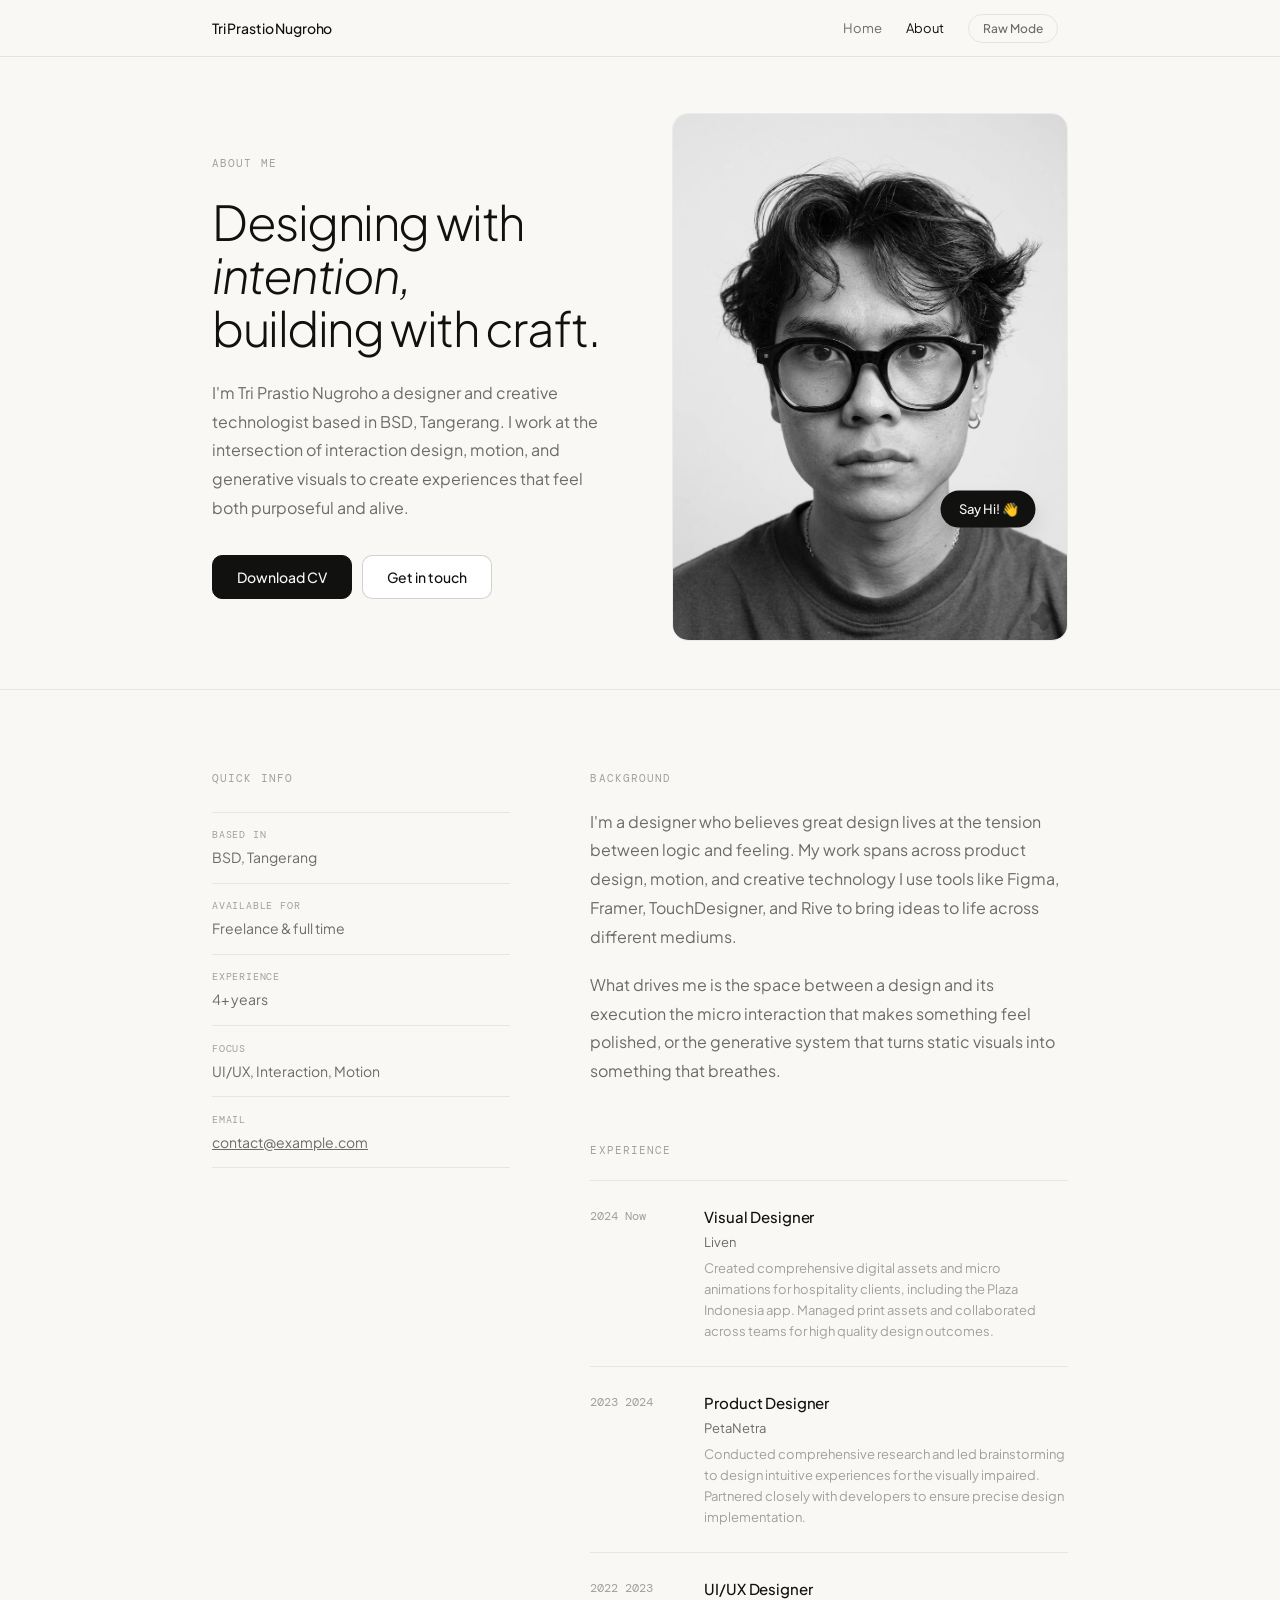
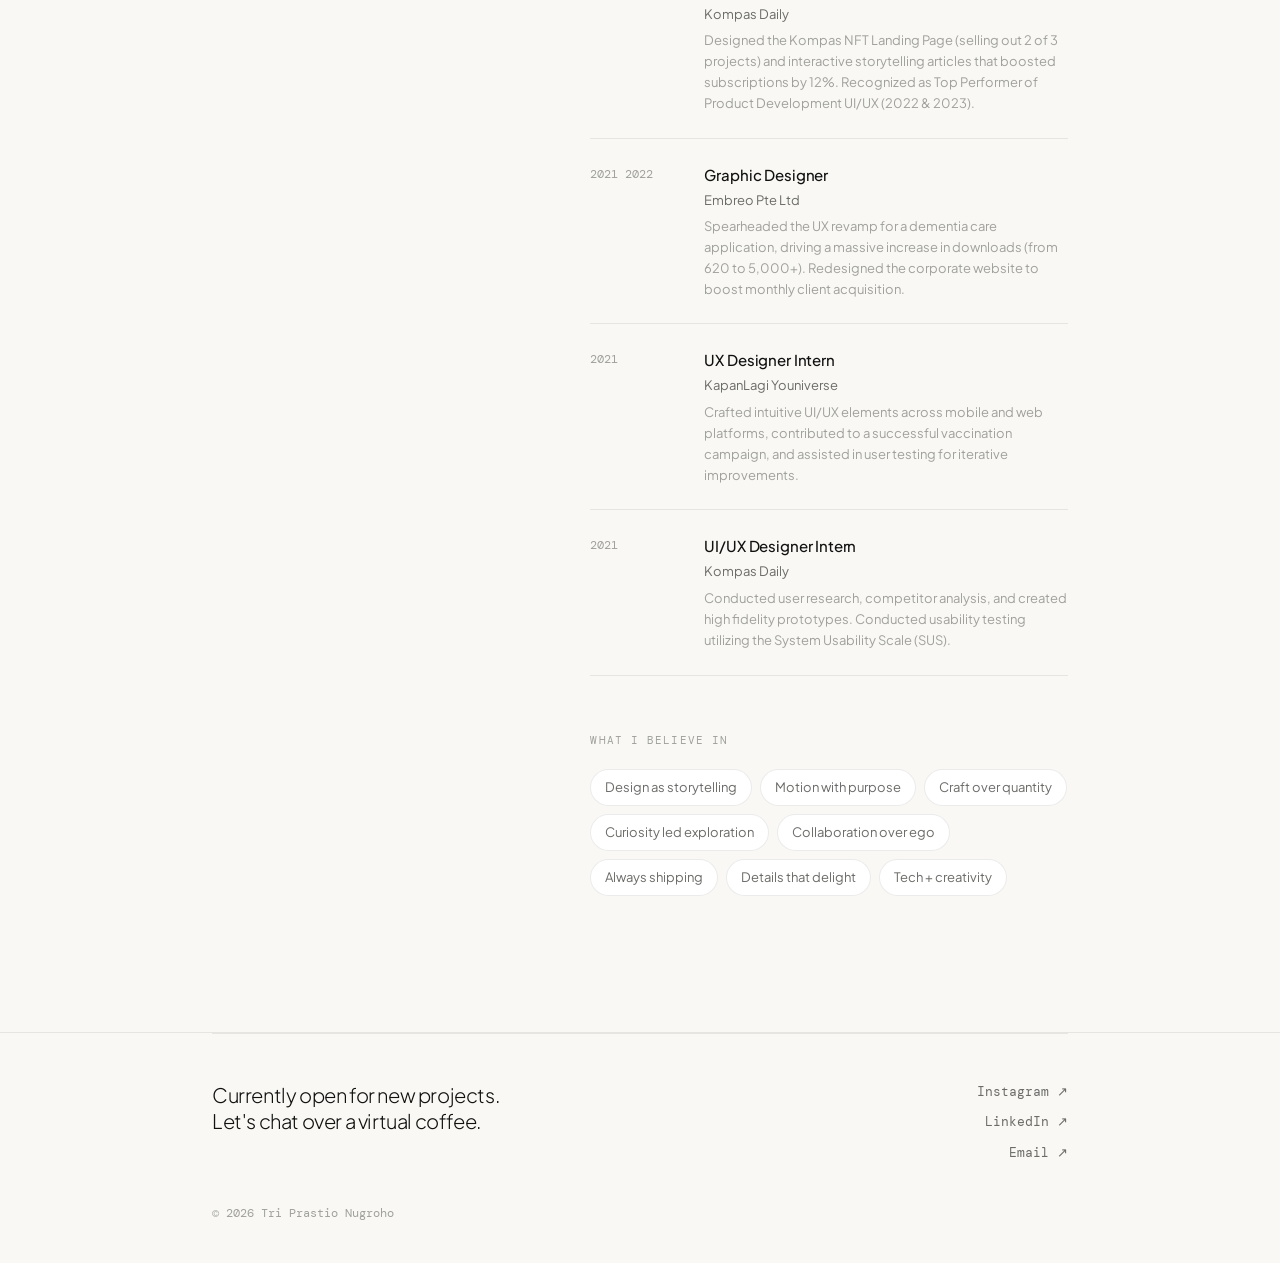
==== about.html @ fbf7d4a0 "Add files via upload" ====
<!DOCTYPE html>
<html lang="en">
<head>
  <meta charset="UTF-8" />
  <meta name="viewport" content="width=device-width, initial-scale=1.0" />
  <title>About Tri Prastio Nugroho</title>
  
  <link rel="icon" type="image/png" href="logo.png" />
  
  <link rel="preconnect" href="https://fonts.googleapis.com" />
  <link href="https://fonts.googleapis.com/css2?family=Plus+Jakarta+Sans:ital,wght@0,300;0,400;0,500;0,600;1,300;1,400&family=DM+Mono:wght@400;500&display=swap" rel="stylesheet" />
  <link rel="stylesheet" href="style.css" />
  <script>
    if (sessionStorage.getItem('visitedBefore')) {
      document.documentElement.classList.add('preloader-skipped');
    }
  </script>

  <meta name="title" content="Tri Prastio Nugroho Designer & Creative Technologist">
  <meta name="description" content="I work at the intersection of interaction design, motion, and generative visuals. Based in BSD, Tangerang.">
  <meta property="og:type" content="website">
  <meta property="og:url" content="https://heytio.vercel.app/">
  <meta property="og:title" content="Tri Prastio Nugroho Designer & Creative Technologist">
  <meta property="og:description" content="I work at the intersection of interaction design, motion, and generative visuals. Based in BSD, Tangerang.">
  <meta property="og:image" content="https://heytio.vercel.app/thumbnail_1.jpg"> 
  <meta property="twitter:card" content="summary_large_image">
  <meta property="twitter:url" content="https://heytio.vercel.app/">
  <meta property="twitter:title" content="Tri Prastio Nugroho Designer & Creative Technologist">
  <meta property="twitter:description" content="I work at the intersection of interaction design, motion, and generative visuals.">
  <meta property="twitter:image" content="https://heytio.vercel.app/thumbnail_1.jpg">
</head>
<body>

<div id="scrollProgressBar" class="scroll-progress-bar"></div>

<div id="generative-preloader" class="preloader">
  <div class="preloader-content">
    <div class="preloader-text" id="preloader-text"></div>
    <div class="preloader-progress">
      <div class="preloader-bar" id="preloader-bar"></div>
    </div>
  </div>
</div>

<nav>
  <div class="nav-inner">
    <a href="index.html" class="nav-logo">
      <span class="nav-logo-name">Tri Prastio Nugroho</span>
    </a>
    <div class="nav-right">
      <div class="nav-links">
        <a href="index.html" class="magnetic">Home</a>
        <a href="about.html" class="magnetic active">About</a>
      </div>
      <button id="themeToggle" class="btn magnetic theme-toggle-btn">Raw Mode</button>
      <a href="https://drive.google.com/uc?export=download&id=1hGrVFO_qDe0kicB7vvzRSfa76KJ-wdGf" class="mobile-cta" id="mobileCta" target="_blank">Download CV</a>
      <button class="hamburger" id="hamburger" aria-label="Toggle menu">
        <span></span><span></span><span></span>
      </button>
    </div>
  </div>
  <div class="mobile-menu" id="mobileMenu">
    <a href="index.html">Home</a>
    <a href="about.html">About</a>
    <a href="#" id="themeToggleMobile">Toggle Raw Mode</a>
  </div>
</nav>

<div class="container">
  <div class="about-hero">
    <div class="about-hero-text">
      <div class="about-label">About me</div>
      <h1>Designing with <em>intention,</em><br>building with craft.</h1>
      <p class="about-hero-bio">
        I'm Tri Prastio Nugroho a designer and creative technologist based in BSD, Tangerang. I work at the intersection of interaction design, motion, and generative visuals to create experiences that feel both purposeful and alive.
      </p>
      <div class="about-hero-actions">
        <a href="https://drive.google.com/uc?export=download&id=1hGrVFO_qDe0kicB7vvzRSfa76KJ-wdGf" class="btn btn-primary magnetic" target="_blank">Download CV</a>
        <a href="mailto:contact@example.com" class="btn magnetic">Get in touch</a>
      </div>
    </div>
    
    <div class="about-hero-photo magnetic" id="profilePhotoWrap">
      <div class="ascii-effect" id="asciiEffect"></div> 
      <img src="photo-about.png" alt="Tri Prastio Nugroho Profile Photo">
      <div class="photo-bubble" id="photoBubble">Say Hi! 👋</div>
    </div>
    
  </div>
</div>

<hr>

<div class="container">
  <div class="about-body">
    <div class="about-body-grid">

      <div class="about-sidebar">
        <div class="sidebar-label">Quick info</div>
        <div class="sidebar-list">
          <div class="sidebar-item">
            <div class="sidebar-item-label">Based in</div>
            <div class="sidebar-item-value">BSD, Tangerang</div>
          </div>
          <div class="sidebar-item">
            <div class="sidebar-item-label">Available for</div>
            <div class="sidebar-item-value">Freelance &amp; full time</div>
          </div>
          <div class="sidebar-item">
            <div class="sidebar-item-label">Experience</div>
            <div class="sidebar-item-value">4+ years</div>
          </div>
          <div class="sidebar-item">
            <div class="sidebar-item-label">Focus</div>
            <div class="sidebar-item-value">UI/UX, Interaction, Motion</div>
          </div>
          <div class="sidebar-item">
            <div class="sidebar-item-label">Email</div>
            <div class="sidebar-item-value"><a href="mailto:contact@example.com" style="color:inherit;">contact@example.com</a></div>
          </div>
        </div>
      </div>

      <div class="about-main">

        <div class="about-section">
          <div class="about-section-label">Background</div>
          <p>I'm a designer who believes great design lives at the tension between logic and feeling. My work spans across product design, motion, and creative technology I use tools like Figma, Framer, TouchDesigner, and Rive to bring ideas to life across different mediums.</p>
          <p>What drives me is the space between a design and its execution the micro interaction that makes something feel polished, or the generative system that turns static visuals into something that breathes.</p>
        </div>

        <div class="about-section">
          <div class="about-section-label">Experience</div>
          <div class="exp-list">
            
            <div class="exp-item">
              <div class="exp-year">2024 Now</div>
              <div class="exp-detail">
                <div class="exp-role">Visual Designer</div>
                <div class="exp-company">Liven</div>
                <div class="exp-desc">Created comprehensive digital assets and micro animations for hospitality clients, including the Plaza Indonesia app. Managed print assets and collaborated across teams for high quality design outcomes.</div>
              </div>
            </div>

            <div class="exp-item">
              <div class="exp-year">2023 2024</div>
              <div class="exp-detail">
                <div class="exp-role">Product Designer</div>
                <div class="exp-company">PetaNetra</div>
                <div class="exp-desc">Conducted comprehensive research and led brainstorming to design intuitive experiences for the visually impaired. Partnered closely with developers to ensure precise design implementation.</div>
              </div>
            </div>

            <div class="exp-item">
              <div class="exp-year">2022 2023</div>
              <div class="exp-detail">
                <div class="exp-role">UI/UX Designer</div>
                <div class="exp-company">Kompas Daily</div>
                <div class="exp-desc">Designed the Kompas NFT Landing Page (selling out 2 of 3 projects) and interactive storytelling articles that boosted subscriptions by 12%. Recognized as Top Performer of Product Development UI/UX (2022 & 2023).</div>
              </div>
            </div>

            <div class="exp-item">
              <div class="exp-year">2021 2022</div>
              <div class="exp-detail">
                <div class="exp-role">Graphic Designer</div>
                <div class="exp-company">Embreo Pte Ltd</div>
                <div class="exp-desc">Spearheaded the UX revamp for a dementia care application, driving a massive increase in downloads (from 620 to 5,000+). Redesigned the corporate website to boost monthly client acquisition.</div>
              </div>
            </div>

            <div class="exp-item">
              <div class="exp-year">2021</div>
              <div class="exp-detail">
                <div class="exp-role">UX Designer Intern</div>
                <div class="exp-company">KapanLagi Youniverse</div>
                <div class="exp-desc">Crafted intuitive UI/UX elements across mobile and web platforms, contributed to a successful vaccination campaign, and assisted in user testing for iterative improvements.</div>
              </div>
            </div>

            <div class="exp-item">
              <div class="exp-year">2021</div>
              <div class="exp-detail">
                <div class="exp-role">UI/UX Designer Intern</div>
                <div class="exp-company">Kompas Daily</div>
                <div class="exp-desc">Conducted user research, competitor analysis, and created high fidelity prototypes. Conducted usability testing utilizing the System Usability Scale (SUS).</div>
              </div>
            </div>

          </div>
        </div>

        <div class="about-section">
          <div class="about-section-label">What I believe in</div>
          <div class="values-wrap">
            <span class="value-pill">Design as storytelling</span>
            <span class="value-pill">Motion with purpose</span>
            <span class="value-pill">Craft over quantity</span>
            <span class="value-pill">Curiosity led exploration</span>
            <span class="value-pill">Collaboration over ego</span>
            <span class="value-pill">Always shipping</span>
            <span class="value-pill">Details that delight</span>
            <span class="value-pill">Tech + creativity</span>
          </div>
        </div>

      </div>
    </div>
  </div>
</div>

<hr>

<div class="container">
  <footer>
    <div class="footer-inner">
      <div class="footer-cta">Currently open for new projects. Let's chat over a virtual coffee.</div>
      <div class="footer-links">
        <a href="https://www.instagram.com/prsteow/?hl=en" target="_blank">Instagram ↗</a>
        <a href="https://www.linkedin.com/in/triprastion/" target="_blank">LinkedIn ↗</a>
        <a href="mailto:contact@example.com">Email ↗</a>
      </div>
    </div>
    <div class="footer-copy">© 2026 Tri Prastio Nugroho</div>
  </footer>
</div>

<button class="back-to-top" id="backToTop" aria-label="Back to top">
  <svg width="18" height="18" viewBox="0 0 24 24" fill="none" stroke="currentColor" stroke-width="2" stroke-linecap="round" stroke-linejoin="round">
    <path d="M12 19V5M5 12l7-7 7 7"/>
  </svg>
</button>

<script src="script.js"></script>

</body>
</html>
---- style.css ----
/* style.css */
:root {
  --bg: #f9f8f5; --bg-card: #ffffff; --text: #111110;
  --text-secondary: #6b6b68; --text-tertiary: #a0a09c;
  --border: rgba(0,0,0,0.08); --border-hover: rgba(0,0,0,0.18);
  --nav-bg: rgba(249,248,245,0.88); --green: #3caf70;
  --radius-md: 10px; --radius-lg: 16px;
}

* { box-sizing: border-box; margin: 0; padding: 0; }
html { scroll-behavior: smooth; }
body {
  font-family: 'Plus Jakarta Sans', sans-serif;
  background: var(--bg); color: var(--text);
  line-height: 1.6; -webkit-font-smoothing: antialiased;
  transition: background-color 0.3s ease, color 0.3s ease;
}

/* Hilangkan preloader seketika kalau tanda sudah ada */
.preloader-skipped #generative-preloader {
  display: none !important;
}

/* ===== SCROLL PROGRESS BAR ===== */
.scroll-progress-bar {
  position: fixed;
  top: 0;
  left: 0;
  height: 3px;
  background: var(--text); 
  z-index: 999999; 
  width: 0%;
  transition: width 0.1s ease-out;
}

/* ===== GENERATIVE PRELOADER ===== */
.preloader {
  position: fixed;
  top: 0;
  left: 0;
  width: 100vw;
  height: 100vh;
  background-color: var(--bg);
  color: var(--text);
  z-index: 99999;
  display: flex;
  justify-content: center;
  align-items: center;
  font-family: 'DM Mono', monospace;
  transition: opacity 0.8s cubic-bezier(0.85, 0, 0.15, 1), transform 0.8s cubic-bezier(0.85, 0, 0.15, 1);
}

.preloader.hidden {
  opacity: 0;
  pointer-events: none;
  transform: translateY(-100%);
}

.preloader-content { width: 240px; }

.preloader-text {
  font-size: 14px;
  letter-spacing: 0.1em;
  text-transform: uppercase;
  margin-bottom: 12px;
  min-height: 20px;
}

.preloader-progress {
  width: 100%;
  height: 2px;
  background-color: var(--border);
  position: relative;
  overflow: hidden;
}

.preloader-bar {
  position: absolute;
  top: 0;
  left: 0;
  height: 100%;
  width: 0%;
  background-color: var(--text);
  transition: width 0.1s linear;
}

/* ===== NAVIGATION ===== */
nav { position: sticky; top: 0; z-index: 100; background: var(--nav-bg); backdrop-filter: blur(12px); -webkit-backdrop-filter: blur(12px); border-bottom: 0.5px solid var(--border); transition: background-color 0.3s, border-color 0.3s; }
.nav-inner { max-width: 920px; margin: 0 auto; padding: 0 2rem; height: 56px; display: flex; justify-content: space-between; align-items: center; }
.nav-logo { display: flex; align-items: center; gap: 9px; text-decoration: none; color: var(--text); }
.nav-logo-name { font-size: 14px; font-weight: 500; letter-spacing: -0.01em; }
.nav-right { display: flex; align-items: center; gap: 1.5rem; }
.nav-links { display: flex; align-items: center; gap: 1.5rem; }
.nav-links a { font-size: 13px; color: var(--text-secondary); text-decoration: none; transition: color 0.2s; }
.nav-links a:hover, .nav-links a.active { color: var(--text); }

.mobile-cta { display: none; }

.hamburger { 
  display: none; flex-direction: column; justify-content: center; gap: 5px; 
  width: 32px; height: 32px; background: transparent; border: none; cursor: pointer; padding: 4px;
  -webkit-appearance: none; outline: none; -webkit-tap-highlight-color: transparent; z-index: 101;
}
.hamburger span { 
  display: block; width: 100%; height: 2px; background-color: var(--text); 
  border-radius: 2px; transition: transform 0.25s ease, opacity 0.2s ease; 
}
.hamburger.open span:nth-child(1) { transform: translateY(6.5px) rotate(45deg); }
.hamburger.open span:nth-child(2) { opacity: 0; }
.hamburger.open span:nth-child(3) { transform: translateY(-6.5px) rotate(-45deg); }

.mobile-menu { display: none; flex-direction: column; border-top: 0.5px solid var(--border); background: var(--nav-bg); max-height: 0; overflow: hidden; transition: max-height 0.3s ease; }
.mobile-menu > a { font-size: 14px; color: var(--text-secondary); text-decoration: none; padding: 14px 1.25rem; border-bottom: 0.5px solid var(--border); transition: color 0.2s; }
.mobile-menu > a:hover { color: var(--text); }

/* ===== GLOBAL & BUTTONS ===== */
.container { max-width: 920px; margin: 0 auto; padding: 0 2rem; }
hr { border: none; border-top: 0.5px solid var(--border); }
@keyframes fadeUp { from { opacity: 0; transform: translateY(16px); } to { opacity: 1; transform: translateY(0); } }
section { padding: 5rem 0; }
.section-label { font-size: 11px; font-family: 'DM Mono', monospace; letter-spacing: 0.1em; text-transform: uppercase; color: var(--text-tertiary); margin-bottom: 2.5rem; }

.btn { padding: 10px 24px; border-radius: var(--radius-md); font-size: 14px; font-weight: 500; font-family: 'Plus Jakarta Sans', sans-serif; cursor: pointer; text-decoration: none; display: inline-block; border: 0.5px solid var(--border-hover); color: var(--text); background: var(--bg-card); transition: all 0.2s; }
.btn:hover { transform: translateY(-1px); background: var(--bg); }
.btn-primary { background: var(--text); color: var(--bg); border-color: var(--text); }
.btn-primary:hover { opacity: 0.82; background: var(--text); }

.magnetic {
  display: inline-block;
  transition: transform 0.4s cubic-bezier(0.25, 1, 0.5, 1), color 0.2s, background-color 0.2s, border-color 0.2s;
}
.magnetic:hover {
  transition: transform 0.1s ease-out, color 0.2s, background-color 0.2s, border-color 0.2s;
}

.back-to-top {
  position: fixed; bottom: 30px; right: 30px; width: 46px; height: 46px;
  border-radius: 50%; background: var(--bg-card); border: 0.5px solid var(--border-hover);
  color: var(--text); display: flex; align-items: center; justify-content: center;
  cursor: pointer; z-index: 99; opacity: 0; pointer-events: none;
  transition: all 0.3s ease; box-shadow: 0 4px 12px rgba(0,0,0,0.06);
}
.back-to-top:hover { transform: translateY(-4px); border-color: var(--text); }
.back-to-top.visible { opacity: 1; pointer-events: auto; }

/* ===== HERO LAYOUT (HOME) ===== */
.hero { 
  padding: 4.5rem 0 4rem; 
  animation: fadeUp 0.6s ease both; 
  display: grid;
  grid-template-columns: 1.1fr 0.9fr; 
  gap: 3rem;
  align-items: center;
}
.hero-content { max-width: 500px; }
.hero-tag { display: inline-flex; align-items: center; gap: 8px; font-size: 12px; font-family: 'DM Mono', monospace; color: var(--text-secondary); border: 0.5px solid var(--border); border-radius: 99px; padding: 5px 14px; margin-bottom: 2rem; background: var(--bg-card); transition: background-color 0.3s, border-color 0.3s; }
.dot { width: 7px; height: 7px; border-radius: 50%; background: var(--green); flex-shrink: 0; position: relative; }
.dot::before { content: ''; position: absolute; inset: -4px; border-radius: 50%; background: rgba(60,175,112,0.35); animation: pulse 1.8s ease-out infinite; }
.dot::after { content: ''; position: absolute; inset: -8px; border-radius: 50%; background: rgba(60,175,112,0.15); animation: pulse 1.8s ease-out infinite 0.3s; }
@keyframes pulse { 0% { transform: scale(0.6); opacity: 1; } 100% { transform: scale(2); opacity: 0; } }
h1 { font-size: clamp(2.2rem, 5.5vw, 3.8rem); font-weight: 300; line-height: 1.1; letter-spacing: -0.03em; margin-bottom: 1.5rem; }
h1 em { font-style: italic; }
.hero-bio { font-size: 17px; color: var(--text-secondary); line-height: 1.75; margin-bottom: 2.25rem; }
.hero-actions { display: flex; gap: 12px; flex-wrap: wrap; }

/* ===== POLAROID COLLAGE ===== */
.hero-visuals {
  position: relative;
  height: 480px;
  display: flex;
  justify-content: center;
  align-items: center;
}
.polaroid {
  background: #fff;
  padding: 12px 12px 45px 12px;
  border-radius: 3px;
  box-shadow: 0 15px 35px rgba(0,0,0,0.08), 0 5px 15px rgba(0,0,0,0.04);
  position: absolute;
  transition: transform 0.4s cubic-bezier(0.25, 1, 0.5, 1), background-color 0.3s, border-color 0.3s;
  border: 1px solid rgba(0,0,0,0.04);
}
.polaroid-img {
  width: 210px;
  aspect-ratio: 4/5;
  background: #eee;
  overflow: hidden;
}
.polaroid-img img { width: 100%; height: 100%; object-fit: cover; }
.polaroid-caption {
  font-family: 'Kalam', cursive;
  font-size: 17px;
  color: #555;
  text-align: center;
  position: absolute;
  bottom: 12px;
  left: 0;
  width: 100%;
  transition: color 0.3s;
}

.card-1 { transform: rotate(-7deg) translateX(-45px) translateY(-20px); z-index: 1; }
.card-2 { transform: rotate(5deg) translateX(45px) translateY(30px); z-index: 2; }
.card-1:hover { transform: rotate(-4deg) translateX(-45px) translateY(-30px) scale(1.05); z-index: 3; }
.card-2:hover { transform: rotate(2deg) translateX(45px) translateY(20px) scale(1.05); z-index: 4; }

/* ===== DEKORASI TEKS & PANAH ===== */
.hw-float {
  font-family: 'Kalam', cursive;
  font-size: 16px;
  color: #555;
  position: absolute;
  line-height: 1.3;
  z-index: 10;
  pointer-events: none;
  white-space: nowrap; 
  transition: color 0.3s;
}
.hw-top-left { top: -25px; left: -80px; transform: rotate(-4deg); }
.hw-bottom-right { bottom: 10px; right: -70px; transform: rotate(4deg); }
.arrow-svg { position: absolute; color: #555; transition: color 0.3s; }
.arrow-1 { bottom: -45px; right: 20px; }
.arrow-2 { top: -45px; left: 50px; }

/* ===== HERO (ABOUT) & EFFECTS ===== */
.about-hero { padding: 3.5rem 0 3rem; display: grid; grid-template-columns: 1fr 1fr; gap: 4rem; align-items: center; animation: fadeUp 0.5s ease both; }
.about-label { font-size: 11px; font-family: 'DM Mono', monospace; letter-spacing: 0.1em; text-transform: uppercase; color: var(--text-tertiary); margin-bottom: 1.5rem; }
.about-hero h1 { font-size: clamp(2rem, 4vw, 3rem); margin-bottom: 1.5rem; }
.about-hero-bio { font-size: 16px; color: var(--text-secondary); line-height: 1.8; margin-bottom: 2rem; }
.about-hero-actions { display: flex; gap: 10px; flex-wrap: wrap; }

#profilePhotoWrap { aspect-ratio: 3/4; border-radius: var(--radius-lg); overflow: hidden; border: 0.5px solid var(--border); background: var(--bg-card); animation: fadeUp 0.5s ease 0.1s both; position: relative; }
#profilePhotoWrap:hover { cursor: none; }

.photo-bubble { position: absolute; top: 75%; left: 80%; background: var(--text); color: var(--bg); padding: 8px 18px; border-radius: 99px; font-size: 13px; font-weight: 500; pointer-events: none; opacity: 0; transform: translate(-50%, -50%) scale(0); animation: bubblePop 0.6s cubic-bezier(0.34, 1.56, 0.64, 1) 1.2s forwards; z-index: 10; white-space: nowrap; box-shadow: 0 10px 20px rgba(0,0,0,0.1); transition: top 0.15s ease-out, left 0.15s ease-out, transform 0.2s; }
@keyframes bubblePop { 0% { opacity: 0; transform: translate(-50%, -50%) scale(0); } 100% { opacity: 1; transform: translate(-50%, -50%) scale(1); } }

/* ===== ASCII GENERATIVE EFFECT ===== */
.ascii-effect {
  position: absolute;
  inset: 0;
  z-index: 3; /* UBAH INI: Pastikan z-index 3 supaya ada DI DEPAN foto */
  pointer-events: none;
  overflow: hidden;
  color: var(--text-secondary); /* Pakai warna yang kontras */
  opacity: 0.6; /* Supaya nggak terlalu nutupin muka */
}

.about-hero-photo img {
  position: relative;
  z-index: 2; /* Foto sekarang posisinya di belakang efek ASCII */
  width: 100%; height: 100%; object-fit: cover; display: block; filter: grayscale(100%); transition: filter 0.5s ease, transform 0.5s ease;
}

#profilePhotoWrap:hover img { filter: grayscale(0%); transform: scale(1.05); }

/* Vibe Matrix/Terminal pas masuk Raw Mode */
body.raw-mode .ascii-effect {
  color: var(--green); 
  mix-blend-mode: screen; /* Bikin efek nyalanya makin pop-up di layar gelap */
  opacity: 0.85;
}

.ascii-char {
  position: absolute;
  font-family: 'DM Mono', monospace;
  font-weight: 500;
  line-height: 1;
  opacity: 0;
  animation: asciiFlicker 3s infinite;
}

@keyframes asciiFlicker {
  0%, 100% { opacity: 0; transform: scale(0.8); }
  40% { opacity: 0.5; transform: scale(1); }
  42% { opacity: 0; }
  44% { opacity: 0.8; }
  80% { opacity: 0.3; }
}

/* ===== ABOUT BODY ===== */
.about-body { padding: 5rem 0; }
.about-body-grid { display: grid; grid-template-columns: 1fr 1.6fr; gap: 5rem; }
.sidebar-label { font-size: 11px; font-family: 'DM Mono', monospace; letter-spacing: 0.1em; text-transform: uppercase; color: var(--text-tertiary); margin-bottom: 1.5rem; }
.sidebar-list { display: flex; flex-direction: column; gap: 0; }
.sidebar-item { padding: 0.9rem 0; border-bottom: 0.5px solid var(--border); }
.sidebar-item:first-child { border-top: 0.5px solid var(--border); }
.sidebar-item-label { font-size: 10px; font-family: 'DM Mono', monospace; letter-spacing: 0.08em; text-transform: uppercase; color: var(--text-tertiary); margin-bottom: 3px; }
.sidebar-item-value { font-size: 14px; color: var(--text-secondary); }
.about-section { margin-bottom: 3.5rem; }
.about-section-label { font-size: 11px; font-family: 'DM Mono', monospace; letter-spacing: 0.1em; text-transform: uppercase; color: var(--text-tertiary); margin-bottom: 1.25rem; }
.about-section p { font-size: 16px; color: var(--text-secondary); line-height: 1.8; margin-bottom: 1.2rem; }
.exp-list { display: flex; flex-direction: column; gap: 0; }
.exp-item { display: grid; grid-template-columns: 90px 1fr; gap: 1.5rem; padding: 1.5rem 0; border-bottom: 0.5px solid var(--border); }
.exp-item:first-child { border-top: 0.5px solid var(--border); }
.exp-year { font-size: 12px; font-family: 'DM Mono', monospace; color: var(--text-tertiary); padding-top: 2px; }
.exp-role { font-size: 15px; font-weight: 500; letter-spacing: -0.01em; margin-bottom: 3px; }
.exp-company { font-size: 13px; color: var(--text-secondary); margin-bottom: 6px; }
.exp-desc { font-size: 13px; color: var(--text-tertiary); line-height: 1.6; }
.values-wrap { display: flex; flex-wrap: wrap; gap: 8px; }
.value-pill { padding: 7px 14px; border-radius: 99px; border: 0.5px solid var(--border); background: var(--bg-card); font-size: 13px; color: var(--text-secondary); transition: border-color 0.2s, color 0.2s, background-color 0.3s; }
.value-pill:hover { border-color: var(--border-hover); color: var(--text); }

/* ===== PROJECTS ===== */
.project-filters { display: flex; gap: 12px; margin-bottom: 2.5rem; flex-wrap: wrap; }
.filter-btn { padding: 6px 16px; font-size: 13px; font-family: 'DM Mono', monospace; background: transparent; border: 1px solid var(--border); color: var(--text-secondary); border-radius: 99px; cursor: pointer; transition: all 0.3s ease; }
.filter-btn:hover { border-color: var(--text); color: var(--text); }
.filter-btn.active { background: var(--text); color: var(--bg); border-color: var(--text); }

.projects-grid { 
  display: grid; 
  grid-template-columns: repeat(2, 1fr); 
  gap: 3.5rem 2.5rem; 
}

.project-card { 
  display: flex; 
  flex-direction: column; 
  text-decoration: none; 
  color: inherit; 
  cursor: pointer; 
}

.project-card.hide { display: none; }

.project-card-img { 
  width: 100%; 
  aspect-ratio: 4/3; 
  background: var(--border); 
  border-radius: var(--radius-lg); 
  overflow: hidden; 
  margin-bottom: 1.25rem; 
  border: 1px solid var(--border); 
}

.project-card-img img, .project-card-img video { 
  width: 100%; 
  height: 100%; 
  object-fit: cover; 
  display: block; 
  transition: transform 0.5s cubic-bezier(0.25, 1, 0.5, 1); 
}

.project-card:hover .project-card-img img,
.project-card:hover .project-card-img video { 
  transform: scale(1.03); 
}

.project-card-info { 
  display: flex; 
  flex-direction: column; 
}

.project-card-header { 
  display: flex; 
  justify-content: space-between; 
  align-items: baseline; 
  margin-bottom: 0.5rem; 
  gap: 1rem;
}

.project-card-title { 
  font-size: 15px; 
  font-weight: 600; 
  text-transform: uppercase; 
  letter-spacing: 0.02em; 
  color: var(--text);
  margin: 0;
}

.project-card-title em { 
  font-style: italic; 
  font-weight: 400; 
}

.project-card-year { 
  font-size: 13px; 
  font-family: 'DM Mono', monospace; 
  color: var(--text-tertiary); 
}

.project-card-desc { 
  font-size: 14px; 
  color: var(--text-secondary); 
  line-height: 1.6; 
  display: -webkit-box;
  -webkit-line-clamp: 2;
  -webkit-box-orient: vertical;
  overflow: hidden;
}

/* ===== PROJECT OVERLAY ===== */
.project-overlay { position: fixed; inset: 0; z-index: 200; background: var(--bg); overflow-y: auto; opacity: 0; pointer-events: none; transition: opacity 0.35s ease, background-color 0.3s; }
.project-overlay.active { opacity: 1; pointer-events: all; }
.overlay-nav { position: sticky; top: 0; z-index: 10; background: var(--nav-bg); backdrop-filter: blur(12px); border-bottom: 0.5px solid var(--border); padding: 0 2rem; height: 56px; display: flex; align-items: center; justify-content: space-between; max-width: 100%; transition: background-color 0.3s, border-color 0.3s; }
.overlay-close { display: flex; align-items: center; gap: 8px; font-size: 13px; font-family: 'DM Mono', monospace; color: var(--text-secondary); cursor: pointer; background: none; border: none; padding: 0; transition: color 0.2s; }
.overlay-close:hover { color: var(--text); }
.overlay-title-nav { font-size: 13px; font-weight: 500; letter-spacing: -0.01em; }
.overlay-content { max-width: 920px; margin: 0 auto; padding: 0 2rem 6rem; }
.overlay-hero { padding: 4rem 0 3rem; }
.overlay-tag { font-size: 10px; font-family: 'DM Mono', monospace; letter-spacing: 0.1em; text-transform: uppercase; color: var(--text-tertiary); margin-bottom: 1rem; }
.overlay-h1 { font-size: clamp(2rem, 5vw, 3.5rem); font-weight: 300; letter-spacing: -0.03em; line-height: 1.1; margin-bottom: 1.25rem; }
.overlay-h1 em { font-style: italic; }
.overlay-sub { font-size: 16px; color: var(--text-secondary); line-height: 1.7; max-width: 560px; }
.overlay-meta { display: flex; gap: 3rem; margin-top: 2.5rem; flex-wrap: wrap; }
.overlay-meta-item label { display: block; font-size: 10px; font-family: 'DM Mono', monospace; letter-spacing: 0.08em; text-transform: uppercase; color: var(--text-tertiary); margin-bottom: 4px; }
.overlay-meta-item span { font-size: 14px; color: var(--text-secondary); }

.overlay-cover { position: relative; width: 100%; aspect-ratio: 16/9; background: var(--bg-card); border-radius: var(--radius-lg); overflow: hidden; margin-bottom: 4rem; border: 0.5px solid var(--border); display: flex; align-items: center; justify-content: center; font-size: 12px; font-family: 'DM Mono', monospace; color: var(--text-tertiary); transition: background-color 0.3s, border-color 0.3s; }
.overlay-cover img, .overlay-cover video { width: 100%; height: 100%; object-fit: cover; transition: filter 0.3s; }

.video-mute-btn {
  position: absolute;
  bottom: 20px;
  right: 20px;
  background: rgba(17, 17, 17, 0.6);
  color: #fff;
  border: 1px solid rgba(255, 255, 255, 0.2);
  padding: 8px 16px;
  border-radius: 99px;
  font-family: 'DM Mono', monospace;
  font-size: 11px;
  text-transform: uppercase;
  letter-spacing: 0.05em;
  cursor: pointer;
  backdrop-filter: blur(8px);
  -webkit-backdrop-filter: blur(8px);
  z-index: 10;
  transition: all 0.2s ease;
}
.video-mute-btn:hover {
  background: rgba(17, 17, 17, 0.9);
  border-color: #fff;
}

.overlay-body { font-size: 16px; color: var(--text-secondary); line-height: 1.8; max-width: 660px; }
.overlay-body p { margin-bottom: 1.5rem; }
.overlay-body h2 { font-size: 20px; font-weight: 400; letter-spacing: -0.02em; color: var(--text); margin-bottom: 1rem; margin-top: 2.5rem; }

/* ===== TOOLS ===== */
.tools-wrap { display: flex; flex-wrap: wrap; gap: 10px; }
.tool-pill { display: flex; align-items: center; gap: 8px; padding: 8px 16px; border-radius: 99px; border: 0.5px solid var(--border); background: var(--bg-card); font-size: 13px; color: var(--text-secondary); transition: border-color 0.2s, color 0.2s, background-color 0.3s; }
.tool-pill:hover { border-color: var(--border-hover); color: var(--text); }
.tool-pill svg, .tool-pill img { width: 16px; height: 16px; flex-shrink: 0; }

/* ===== FAQ ===== */
.faq-section { padding: 5rem 0; }
.faq-layout { display: grid; grid-template-columns: 1fr 2fr; gap: 4rem; align-items: start; }
.faq-heading { font-size: clamp(2rem, 4vw, 2.8rem); font-weight: 300; letter-spacing: -0.03em; line-height: 1.15; position: sticky; top: 80px; }
.faq-heading em { font-style: italic; }
.faq-list { display: flex; flex-direction: column; }
.faq-item { border-top: 0.5px solid var(--border); cursor: pointer; transition: background-color 0.2s, border-color 0.3s; }
.faq-item:last-child { border-bottom: 0.5px solid var(--border); }
.faq-question { display: flex; align-items: center; justify-content: space-between; padding: 1.4rem 0; gap: 1rem; }
.faq-question-text { font-size: 15px; color: var(--text-secondary); transition: color 0.2s; line-height: 1.4; }
.faq-item:hover .faq-question-text { color: var(--text); }
.faq-arrow { width: 32px; height: 32px; flex-shrink: 0; border-radius: 50%; border: 0.5px solid var(--border); display: flex; align-items: center; justify-content: center; color: var(--text-tertiary); transition: transform 0.3s ease, border-color 0.2s, color 0.2s; }
.faq-item.open .faq-arrow { transform: rotate(45deg); border-color: var(--border-hover); color: var(--text); }
.faq-answer { font-size: 14px; color: var(--text-secondary); line-height: 1.75; max-height: 0; overflow: hidden; transition: max-height 0.35s ease, padding 0.25s ease; padding-bottom: 0; }
.faq-item.open .faq-answer { max-height: 300px; padding-bottom: 1.4rem; }

/* ===== FOOTER ===== */
footer { border-top: 0.5px solid var(--border); padding: 3rem 0 2.5rem; transition: border-color 0.3s; }
.footer-inner { display: flex; justify-content: space-between; align-items: flex-start; flex-wrap: wrap; gap: 1.5rem; margin-bottom: 2.5rem; }
.footer-cta { font-size: 20px; font-weight: 300; letter-spacing: -0.02em; max-width: 300px; line-height: 1.3; }
.footer-links { display: flex; flex-direction: column; gap: 10px; align-items: flex-end; }
.footer-links a { font-size: 13px; color: var(--text-secondary); text-decoration: none; font-family: 'DM Mono', monospace; transition: color 0.2s; }
.footer-links a:hover { color: var(--text); }
.footer-copy { font-size: 12px; color: var(--text-tertiary); font-family: 'DM Mono', monospace; }

/* ===== BACKGROUND BLUR (AURORA EFFECT) ===== */
.hero-visuals::before,
.hero-visuals::after {
  content: '';
  position: absolute;
  border-radius: 50%;
  filter: blur(65px); 
  z-index: 0; 
  opacity: 0.5; 
  animation: auroraFloat 8s ease-in-out infinite alternate;
  pointer-events: none; 
  transition: opacity 0.3s, filter 0.3s;
}

.hero-visuals::before { width: 320px; height: 320px; background: #ffc3a0; top: 0%; left: 5%; }
.hero-visuals::after { width: 280px; height: 280px; background: #c3ebd2; bottom: 0%; right: 5%; animation-delay: -4s; }

@keyframes auroraFloat {
  0% { transform: translate(0, 0) scale(1); }
  100% { transform: translate(30px, -30px) scale(1.1); }
}

/* ===== RAW / DARK MODE TWEAKS ===== */
.theme-toggle-btn { padding: 6px 14px; font-size: 12px; background: transparent; border: 1px solid var(--border); color: var(--text-secondary); border-radius: 99px; margin-right: 10px; }
.theme-toggle-btn:hover { border-color: var(--text); color: var(--text); }

body.raw-mode {
  --bg: #111111; 
  --bg-card: #1a1a1a; 
  --text: #f0f0f0;
  --text-secondary: #a3a3a3; 
  --text-tertiary: #5c5c5c;
  --border: rgba(255,255,255,0.15); 
  --border-hover: rgba(255,255,255,0.3);
  --nav-bg: rgba(17,17,17,0.85); 
}

body.raw-mode::after {
  content: "";
  position: fixed;
  top: 0; left: 0;
  width: 100vw; height: 100vh;
  pointer-events: none; 
  z-index: 9999;
  opacity: 0.06; 
  background-image: url("data:image/svg+xml,%3Csvg viewBox='0 0 200 200' xmlns='http://www.w3.org/2000/svg'%3E%3Cfilter id='noiseFilter'%3E%3CfeTurbulence type='fractalNoise' baseFrequency='0.8' numOctaves='3' stitchTiles='stitch'/%3E%3C/filter%3E%3Crect width='100%25' height='100%25' filter='url(%23noiseFilter)'/%3E%3C/svg%3E");
}

body.raw-mode .hero-visuals::before,
body.raw-mode .hero-visuals::after { opacity: 0.15; filter: saturate(200%) blur(70px); }
body.raw-mode .polaroid { background: #222; border-color: #333; }
body.raw-mode .polaroid-caption, body.raw-mode .hw-float, body.raw-mode .arrow-svg { color: #ccc; }
body.raw-mode img, body.raw-mode video { filter: grayscale(20%) contrast(110%); }

/* ===== RESPONSIVE ===== */
@media (max-width: 820px) {
  .hero { padding: 4rem 0 3rem; display: block; text-align: left; }
  .hero-content { max-width: 100%; margin: 0; }
  .hero-tag { margin: 0 0 1.5rem 0; }
  .hero-actions { justify-content: flex-start; }
  .hero-visuals { display: none !important; }
}

@media (max-width: 680px) {
  .nav-inner { padding: 0 1.25rem; }
  .nav-links { display: none; }
  .theme-toggle-btn { display: none; }
  .nav-right { gap: 12px; }
  
  .mobile-cta { 
    display: flex; align-items: center; justify-content: center;
    padding: 7px 14px; font-size: 12px; font-weight: 500; font-family: 'Plus Jakarta Sans', sans-serif;
    border-radius: 99px; background: var(--text); color: var(--bg); text-decoration: none;
    opacity: 0; pointer-events: none; transform: translateY(-5px); transition: all 0.3s ease;
  }
  .mobile-cta.visible { opacity: 1; pointer-events: auto; transform: translateY(0); }

  .hamburger { display: flex !important; }
  .mobile-menu { display: flex; }
  .mobile-menu.open { max-height: 450px; }
  
  .container { padding: 0 1.25rem; }
  
  .hero { padding: 2.5rem 0 2.5rem; }
  .hero-bio { font-size: 15px; margin-bottom: 1.5rem; }
  .hero-tag { margin: 0 0 2rem 0; }
  
  .about-hero { grid-template-columns: 1fr; padding: 2rem 0 2rem; gap: 2rem; }
  .about-hero h1 { font-size: 1.9rem; }
  .about-hero-bio { font-size: 15px; }
  #profilePhotoWrap { order: -1; } 
  
  .about-body { padding: 3rem 0; }
  .about-body-grid { grid-template-columns: 1fr; gap: 2.5rem; }
  
  .exp-item { grid-template-columns: 70px 1fr; gap: 1rem; }
  .projects-grid { grid-template-columns: 1fr; gap: 3rem; }
  .overlay-nav { padding: 0 1.25rem; }
  
  .overlay-content { padding: 0 1.25rem 4rem; }
  .overlay-meta { gap: 1.25rem; flex-wrap: wrap; }
  .overlay-h1 { font-size: 1.8rem; }
  .faq-layout { grid-template-columns: 1fr; gap: 2rem; }
  .faq-heading { position: static; font-size: 1.8rem; }
  .tools-wrap { gap: 8px; }
  .tool-pill { font-size: 12px; padding: 7px 12px; }
  .footer-links { align-items: flex-start; }
  .footer-inner { flex-direction: column; }
  .back-to-top { bottom: 20px; right: 20px; width: 40px; height: 40px; }
  section { padding: 3.5rem 0; }
}
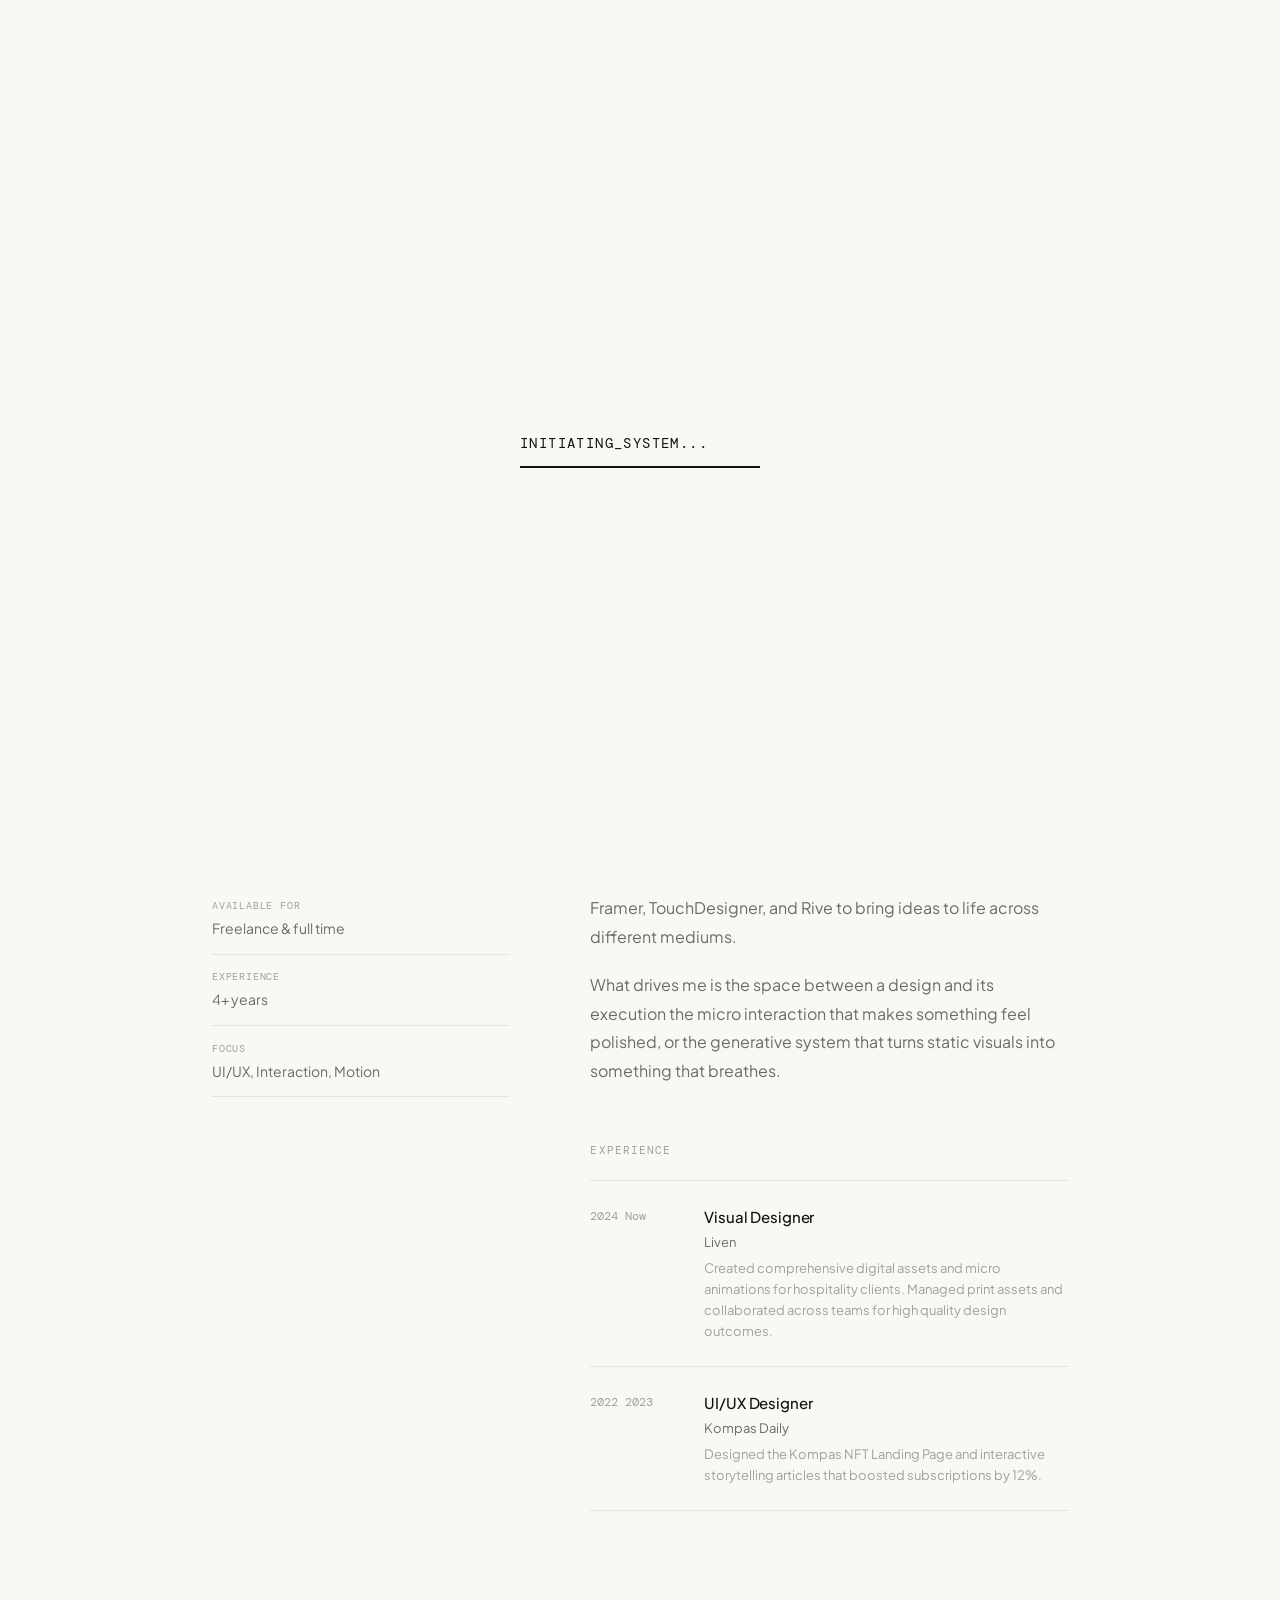
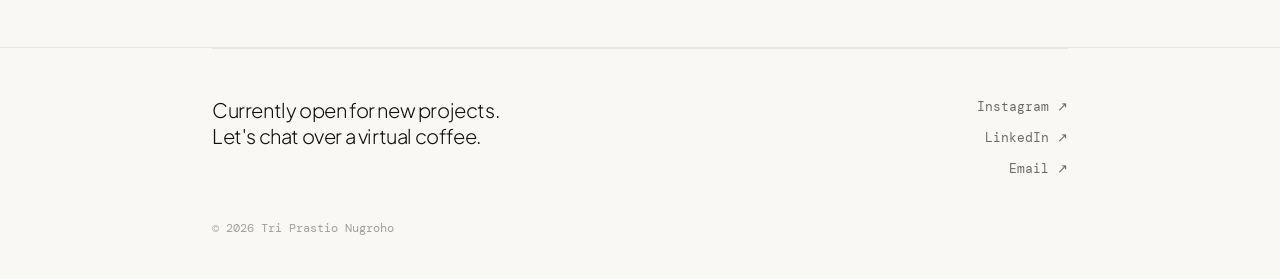
==== commit 1e9c22c7: "Add files via upload" ====
--- a/about.html
+++ b/about.html
@@ -15,19 +15,6 @@
       document.documentElement.classList.add('preloader-skipped');
     }
   </script>
-
-  <meta name="title" content="Tri Prastio Nugroho Designer & Creative Technologist">
-  <meta name="description" content="I work at the intersection of interaction design, motion, and generative visuals. Based in BSD, Tangerang.">
-  <meta property="og:type" content="website">
-  <meta property="og:url" content="https://heytio.vercel.app/">
-  <meta property="og:title" content="Tri Prastio Nugroho Designer & Creative Technologist">
-  <meta property="og:description" content="I work at the intersection of interaction design, motion, and generative visuals. Based in BSD, Tangerang.">
-  <meta property="og:image" content="https://heytio.vercel.app/thumbnail_1.jpg"> 
-  <meta property="twitter:card" content="summary_large_image">
-  <meta property="twitter:url" content="https://heytio.vercel.app/">
-  <meta property="twitter:title" content="Tri Prastio Nugroho Designer & Creative Technologist">
-  <meta property="twitter:description" content="I work at the intersection of interaction design, motion, and generative visuals.">
-  <meta property="twitter:image" content="https://heytio.vercel.app/thumbnail_1.jpg">
 </head>
 <body>
 
@@ -85,7 +72,6 @@
       <img src="photo-about.png" alt="Tri Prastio Nugroho Profile Photo">
       <div class="photo-bubble" id="photoBubble">Say Hi! 👋</div>
     </div>
-    
   </div>
 </div>
 
@@ -94,7 +80,6 @@
 <div class="container">
   <div class="about-body">
     <div class="about-body-grid">
-
       <div class="about-sidebar">
         <div class="sidebar-label">Quick info</div>
         <div class="sidebar-list">
@@ -114,15 +99,10 @@
             <div class="sidebar-item-label">Focus</div>
             <div class="sidebar-item-value">UI/UX, Interaction, Motion</div>
           </div>
-          <div class="sidebar-item">
-            <div class="sidebar-item-label">Email</div>
-            <div class="sidebar-item-value"><a href="mailto:contact@example.com" style="color:inherit;">contact@example.com</a></div>
-          </div>
         </div>
       </div>
 
       <div class="about-main">
-
         <div class="about-section">
           <div class="about-section-label">Background</div>
           <p>I'm a designer who believes great design lives at the tension between logic and feeling. My work spans across product design, motion, and creative technology I use tools like Figma, Framer, TouchDesigner, and Rive to bring ideas to life across different mediums.</p>
@@ -132,78 +112,24 @@
         <div class="about-section">
           <div class="about-section-label">Experience</div>
           <div class="exp-list">
-            
             <div class="exp-item">
               <div class="exp-year">2024 Now</div>
               <div class="exp-detail">
                 <div class="exp-role">Visual Designer</div>
                 <div class="exp-company">Liven</div>
-                <div class="exp-desc">Created comprehensive digital assets and micro animations for hospitality clients, including the Plaza Indonesia app. Managed print assets and collaborated across teams for high quality design outcomes.</div>
+                <div class="exp-desc">Created comprehensive digital assets and micro animations for hospitality clients. Managed print assets and collaborated across teams for high quality design outcomes.</div>
               </div>
             </div>
-
-            <div class="exp-item">
-              <div class="exp-year">2023 2024</div>
-              <div class="exp-detail">
-                <div class="exp-role">Product Designer</div>
-                <div class="exp-company">PetaNetra</div>
-                <div class="exp-desc">Conducted comprehensive research and led brainstorming to design intuitive experiences for the visually impaired. Partnered closely with developers to ensure precise design implementation.</div>
-              </div>
-            </div>
-
             <div class="exp-item">
               <div class="exp-year">2022 2023</div>
               <div class="exp-detail">
                 <div class="exp-role">UI/UX Designer</div>
                 <div class="exp-company">Kompas Daily</div>
-                <div class="exp-desc">Designed the Kompas NFT Landing Page (selling out 2 of 3 projects) and interactive storytelling articles that boosted subscriptions by 12%. Recognized as Top Performer of Product Development UI/UX (2022 & 2023).</div>
+                <div class="exp-desc">Designed the Kompas NFT Landing Page and interactive storytelling articles that boosted subscriptions by 12%.</div>
               </div>
             </div>
-
-            <div class="exp-item">
-              <div class="exp-year">2021 2022</div>
-              <div class="exp-detail">
-                <div class="exp-role">Graphic Designer</div>
-                <div class="exp-company">Embreo Pte Ltd</div>
-                <div class="exp-desc">Spearheaded the UX revamp for a dementia care application, driving a massive increase in downloads (from 620 to 5,000+). Redesigned the corporate website to boost monthly client acquisition.</div>
-              </div>
-            </div>
-
-            <div class="exp-item">
-              <div class="exp-year">2021</div>
-              <div class="exp-detail">
-                <div class="exp-role">UX Designer Intern</div>
-                <div class="exp-company">KapanLagi Youniverse</div>
-                <div class="exp-desc">Crafted intuitive UI/UX elements across mobile and web platforms, contributed to a successful vaccination campaign, and assisted in user testing for iterative improvements.</div>
-              </div>
-            </div>
-
-            <div class="exp-item">
-              <div class="exp-year">2021</div>
-              <div class="exp-detail">
-                <div class="exp-role">UI/UX Designer Intern</div>
-                <div class="exp-company">Kompas Daily</div>
-                <div class="exp-desc">Conducted user research, competitor analysis, and created high fidelity prototypes. Conducted usability testing utilizing the System Usability Scale (SUS).</div>
-              </div>
-            </div>
-
           </div>
         </div>
-
-        <div class="about-section">
-          <div class="about-section-label">What I believe in</div>
-          <div class="values-wrap">
-            <span class="value-pill">Design as storytelling</span>
-            <span class="value-pill">Motion with purpose</span>
-            <span class="value-pill">Craft over quantity</span>
-            <span class="value-pill">Curiosity led exploration</span>
-            <span class="value-pill">Collaboration over ego</span>
-            <span class="value-pill">Always shipping</span>
-            <span class="value-pill">Details that delight</span>
-            <span class="value-pill">Tech + creativity</span>
-          </div>
-        </div>
-
       </div>
     </div>
   </div>
@@ -225,12 +151,6 @@
   </footer>
 </div>
 
-<button class="back-to-top" id="backToTop" aria-label="Back to top">
-  <svg width="18" height="18" viewBox="0 0 24 24" fill="none" stroke="currentColor" stroke-width="2" stroke-linecap="round" stroke-linejoin="round">
-    <path d="M12 19V5M5 12l7-7 7 7"/>
-  </svg>
-</button>
-
 <script src="script.js"></script>
 
 </body>
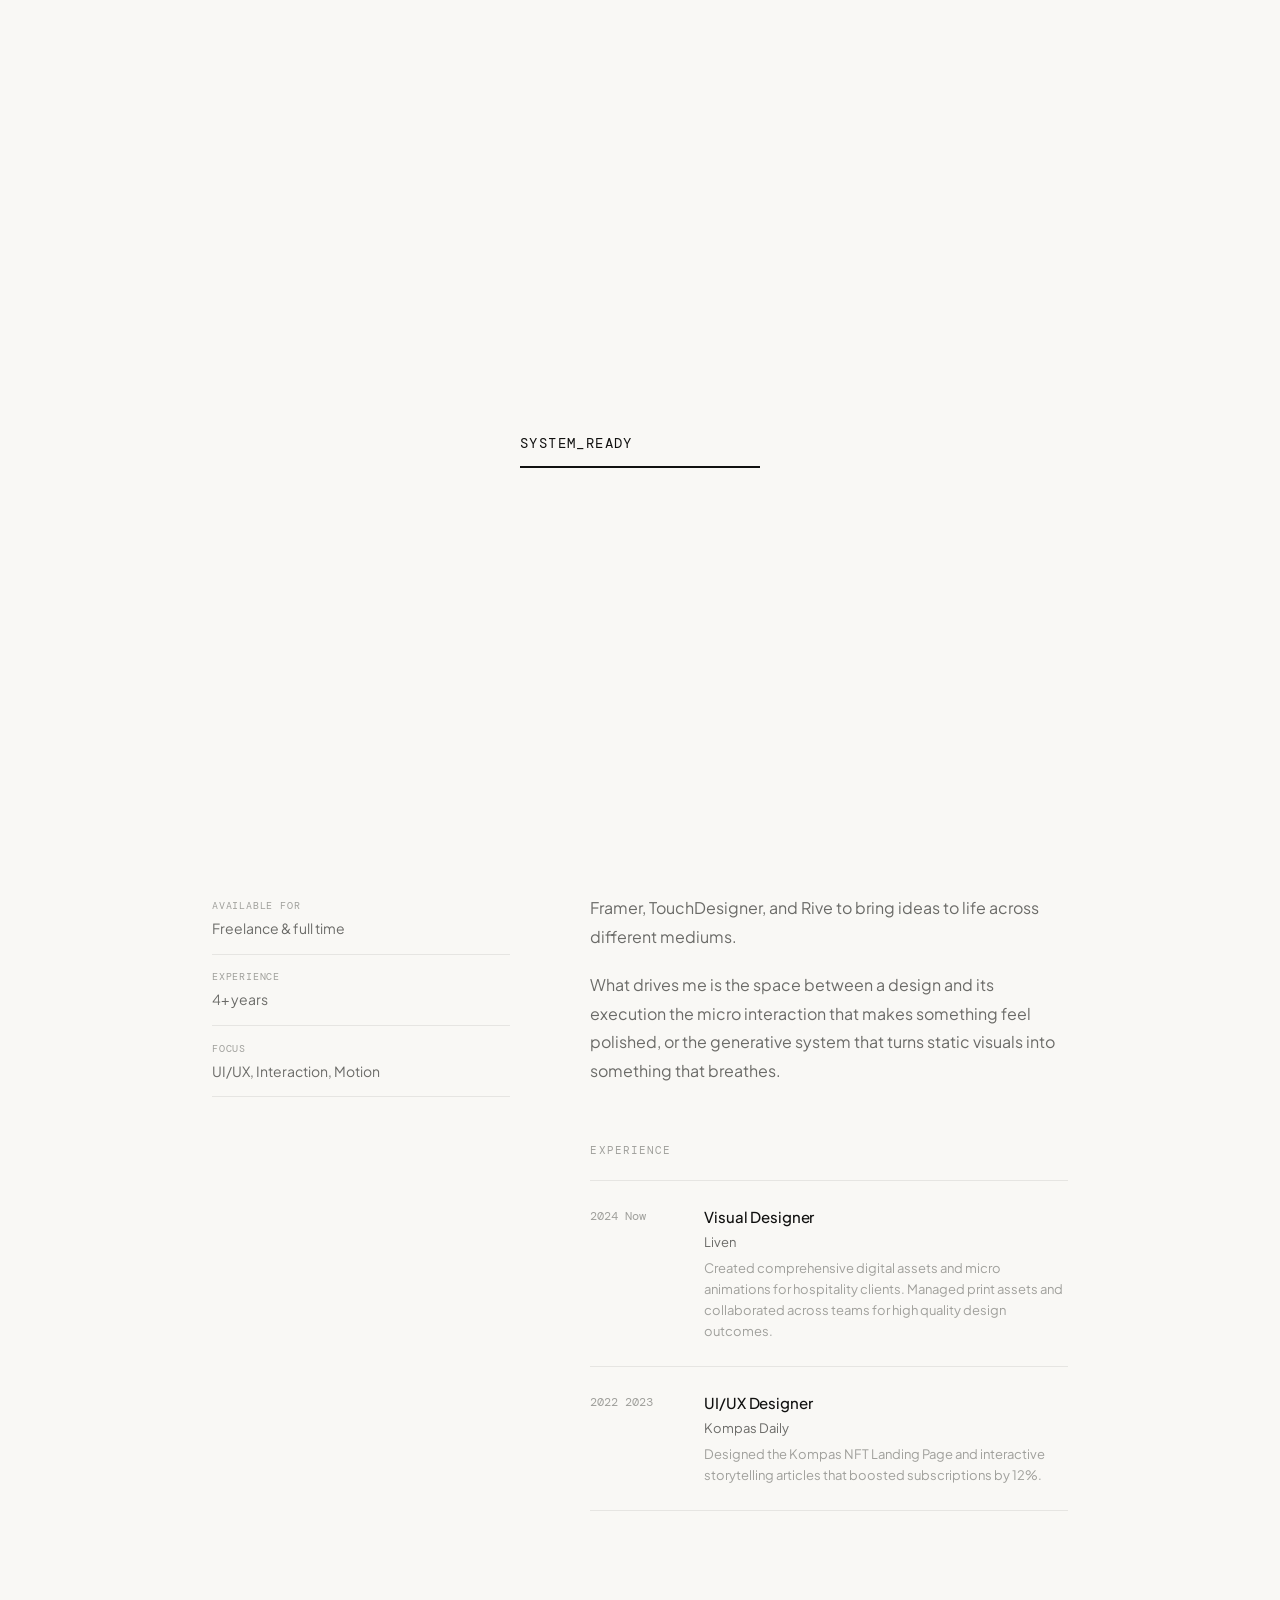
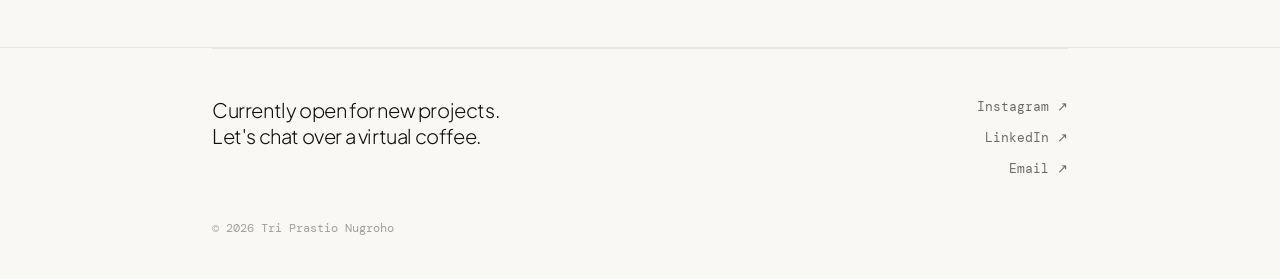
==== commit 709da4a5: "Add files via upload" ====
--- a/about.html
+++ b/about.html
@@ -15,6 +15,12 @@
       document.documentElement.classList.add('preloader-skipped');
     }
   </script>
+
+  <meta property="og:type" content="website">
+  <meta property="og:url" content="https://triprastio.netlify.app/about.html"> 
+  <meta property="og:title" content="About Tri Prastio Nugroho">
+  <meta property="og:description" content="I'm a designer and creative technologist based in BSD, Tangerang. I work at the intersection of interaction design, motion, and generative visuals.">
+  <meta property="og:image" content="photo-about.png">
 </head>
 <body>
 
@@ -40,7 +46,7 @@
         <a href="about.html" class="magnetic active">About</a>
       </div>
       <button id="themeToggle" class="btn magnetic theme-toggle-btn">Raw Mode</button>
-      <a href="https://drive.google.com/uc?export=download&id=1hGrVFO_qDe0kicB7vvzRSfa76KJ-wdGf" class="mobile-cta" id="mobileCta" target="_blank">Download CV</a>
+      <a href="https://drive.google.com/uc?export=download&id=1hGrVFO_qDe0kicB7vvzRSfa76KJ-wdGf" class="mobile-cta" id="mobileCta" target="_blank" rel="noopener noreferrer">Download CV</a>
       <button class="hamburger" id="hamburger" aria-label="Toggle menu">
         <span></span><span></span><span></span>
       </button>
@@ -62,7 +68,7 @@
         I'm Tri Prastio Nugroho a designer and creative technologist based in BSD, Tangerang. I work at the intersection of interaction design, motion, and generative visuals to create experiences that feel both purposeful and alive.
       </p>
       <div class="about-hero-actions">
-        <a href="https://drive.google.com/uc?export=download&id=1hGrVFO_qDe0kicB7vvzRSfa76KJ-wdGf" class="btn btn-primary magnetic" target="_blank">Download CV</a>
+        <a href="https://drive.google.com/uc?export=download&id=1hGrVFO_qDe0kicB7vvzRSfa76KJ-wdGf" class="btn btn-primary magnetic" target="_blank" rel="noopener noreferrer">Download CV</a>
         <a href="mailto:contact@example.com" class="btn magnetic">Get in touch</a>
       </div>
     </div>
@@ -142,8 +148,8 @@
     <div class="footer-inner">
       <div class="footer-cta">Currently open for new projects. Let's chat over a virtual coffee.</div>
       <div class="footer-links">
-        <a href="https://www.instagram.com/prsteow/?hl=en" target="_blank">Instagram ↗</a>
-        <a href="https://www.linkedin.com/in/triprastion/" target="_blank">LinkedIn ↗</a>
+        <a href="https://www.instagram.com/prsteow/?hl=en" target="_blank" rel="noopener noreferrer">Instagram ↗</a>
+        <a href="https://www.linkedin.com/in/triprastion/" target="_blank" rel="noopener noreferrer">LinkedIn ↗</a>
         <a href="mailto:contact@example.com">Email ↗</a>
       </div>
     </div>
--- a/style.css
+++ b/style.css
@@ -239,16 +239,16 @@
 .ascii-effect {
   position: absolute;
   inset: 0;
-  z-index: 3; /* UBAH INI: Pastikan z-index 3 supaya ada DI DEPAN foto */
+  z-index: 3;
   pointer-events: none;
   overflow: hidden;
-  color: var(--text-secondary); /* Pakai warna yang kontras */
-  opacity: 0.6; /* Supaya nggak terlalu nutupin muka */
+  color: var(--text-secondary); 
+  opacity: 0.6; 
 }
 
 .about-hero-photo img {
   position: relative;
-  z-index: 2; /* Foto sekarang posisinya di belakang efek ASCII */
+  z-index: 2; 
   width: 100%; height: 100%; object-fit: cover; display: block; filter: grayscale(100%); transition: filter 0.5s ease, transform 0.5s ease;
 }
 
@@ -257,7 +257,7 @@
 /* Vibe Matrix/Terminal pas masuk Raw Mode */
 body.raw-mode .ascii-effect {
   color: var(--green); 
-  mix-blend-mode: screen; /* Bikin efek nyalanya makin pop-up di layar gelap */
+  mix-blend-mode: screen; 
   opacity: 0.85;
 }
 
@@ -297,9 +297,6 @@
 .exp-role { font-size: 15px; font-weight: 500; letter-spacing: -0.01em; margin-bottom: 3px; }
 .exp-company { font-size: 13px; color: var(--text-secondary); margin-bottom: 6px; }
 .exp-desc { font-size: 13px; color: var(--text-tertiary); line-height: 1.6; }
-.values-wrap { display: flex; flex-wrap: wrap; gap: 8px; }
-.value-pill { padding: 7px 14px; border-radius: 99px; border: 0.5px solid var(--border); background: var(--bg-card); font-size: 13px; color: var(--text-secondary); transition: border-color 0.2s, color 0.2s, background-color 0.3s; }
-.value-pill:hover { border-color: var(--border-hover); color: var(--text); }
 
 /* ===== PROJECTS ===== */
 .project-filters { display: flex; gap: 12px; margin-bottom: 2.5rem; flex-wrap: wrap; }
@@ -437,28 +434,6 @@
 .overlay-body p { margin-bottom: 1.5rem; }
 .overlay-body h2 { font-size: 20px; font-weight: 400; letter-spacing: -0.02em; color: var(--text); margin-bottom: 1rem; margin-top: 2.5rem; }
 
-/* ===== TOOLS ===== */
-.tools-wrap { display: flex; flex-wrap: wrap; gap: 10px; }
-.tool-pill { display: flex; align-items: center; gap: 8px; padding: 8px 16px; border-radius: 99px; border: 0.5px solid var(--border); background: var(--bg-card); font-size: 13px; color: var(--text-secondary); transition: border-color 0.2s, color 0.2s, background-color 0.3s; }
-.tool-pill:hover { border-color: var(--border-hover); color: var(--text); }
-.tool-pill svg, .tool-pill img { width: 16px; height: 16px; flex-shrink: 0; }
-
-/* ===== FAQ ===== */
-.faq-section { padding: 5rem 0; }
-.faq-layout { display: grid; grid-template-columns: 1fr 2fr; gap: 4rem; align-items: start; }
-.faq-heading { font-size: clamp(2rem, 4vw, 2.8rem); font-weight: 300; letter-spacing: -0.03em; line-height: 1.15; position: sticky; top: 80px; }
-.faq-heading em { font-style: italic; }
-.faq-list { display: flex; flex-direction: column; }
-.faq-item { border-top: 0.5px solid var(--border); cursor: pointer; transition: background-color 0.2s, border-color 0.3s; }
-.faq-item:last-child { border-bottom: 0.5px solid var(--border); }
-.faq-question { display: flex; align-items: center; justify-content: space-between; padding: 1.4rem 0; gap: 1rem; }
-.faq-question-text { font-size: 15px; color: var(--text-secondary); transition: color 0.2s; line-height: 1.4; }
-.faq-item:hover .faq-question-text { color: var(--text); }
-.faq-arrow { width: 32px; height: 32px; flex-shrink: 0; border-radius: 50%; border: 0.5px solid var(--border); display: flex; align-items: center; justify-content: center; color: var(--text-tertiary); transition: transform 0.3s ease, border-color 0.2s, color 0.2s; }
-.faq-item.open .faq-arrow { transform: rotate(45deg); border-color: var(--border-hover); color: var(--text); }
-.faq-answer { font-size: 14px; color: var(--text-secondary); line-height: 1.75; max-height: 0; overflow: hidden; transition: max-height 0.35s ease, padding 0.25s ease; padding-bottom: 0; }
-.faq-item.open .faq-answer { max-height: 300px; padding-bottom: 1.4rem; }
-
 /* ===== FOOTER ===== */
 footer { border-top: 0.5px solid var(--border); padding: 3rem 0 2.5rem; transition: border-color 0.3s; }
 .footer-inner { display: flex; justify-content: space-between; align-items: flex-start; flex-wrap: wrap; gap: 1.5rem; margin-bottom: 2.5rem; }
@@ -570,8 +545,7 @@
   .overlay-content { padding: 0 1.25rem 4rem; }
   .overlay-meta { gap: 1.25rem; flex-wrap: wrap; }
   .overlay-h1 { font-size: 1.8rem; }
-  .faq-layout { grid-template-columns: 1fr; gap: 2rem; }
-  .faq-heading { position: static; font-size: 1.8rem; }
+  
   .tools-wrap { gap: 8px; }
   .tool-pill { font-size: 12px; padding: 7px 12px; }
   .footer-links { align-items: flex-start; }
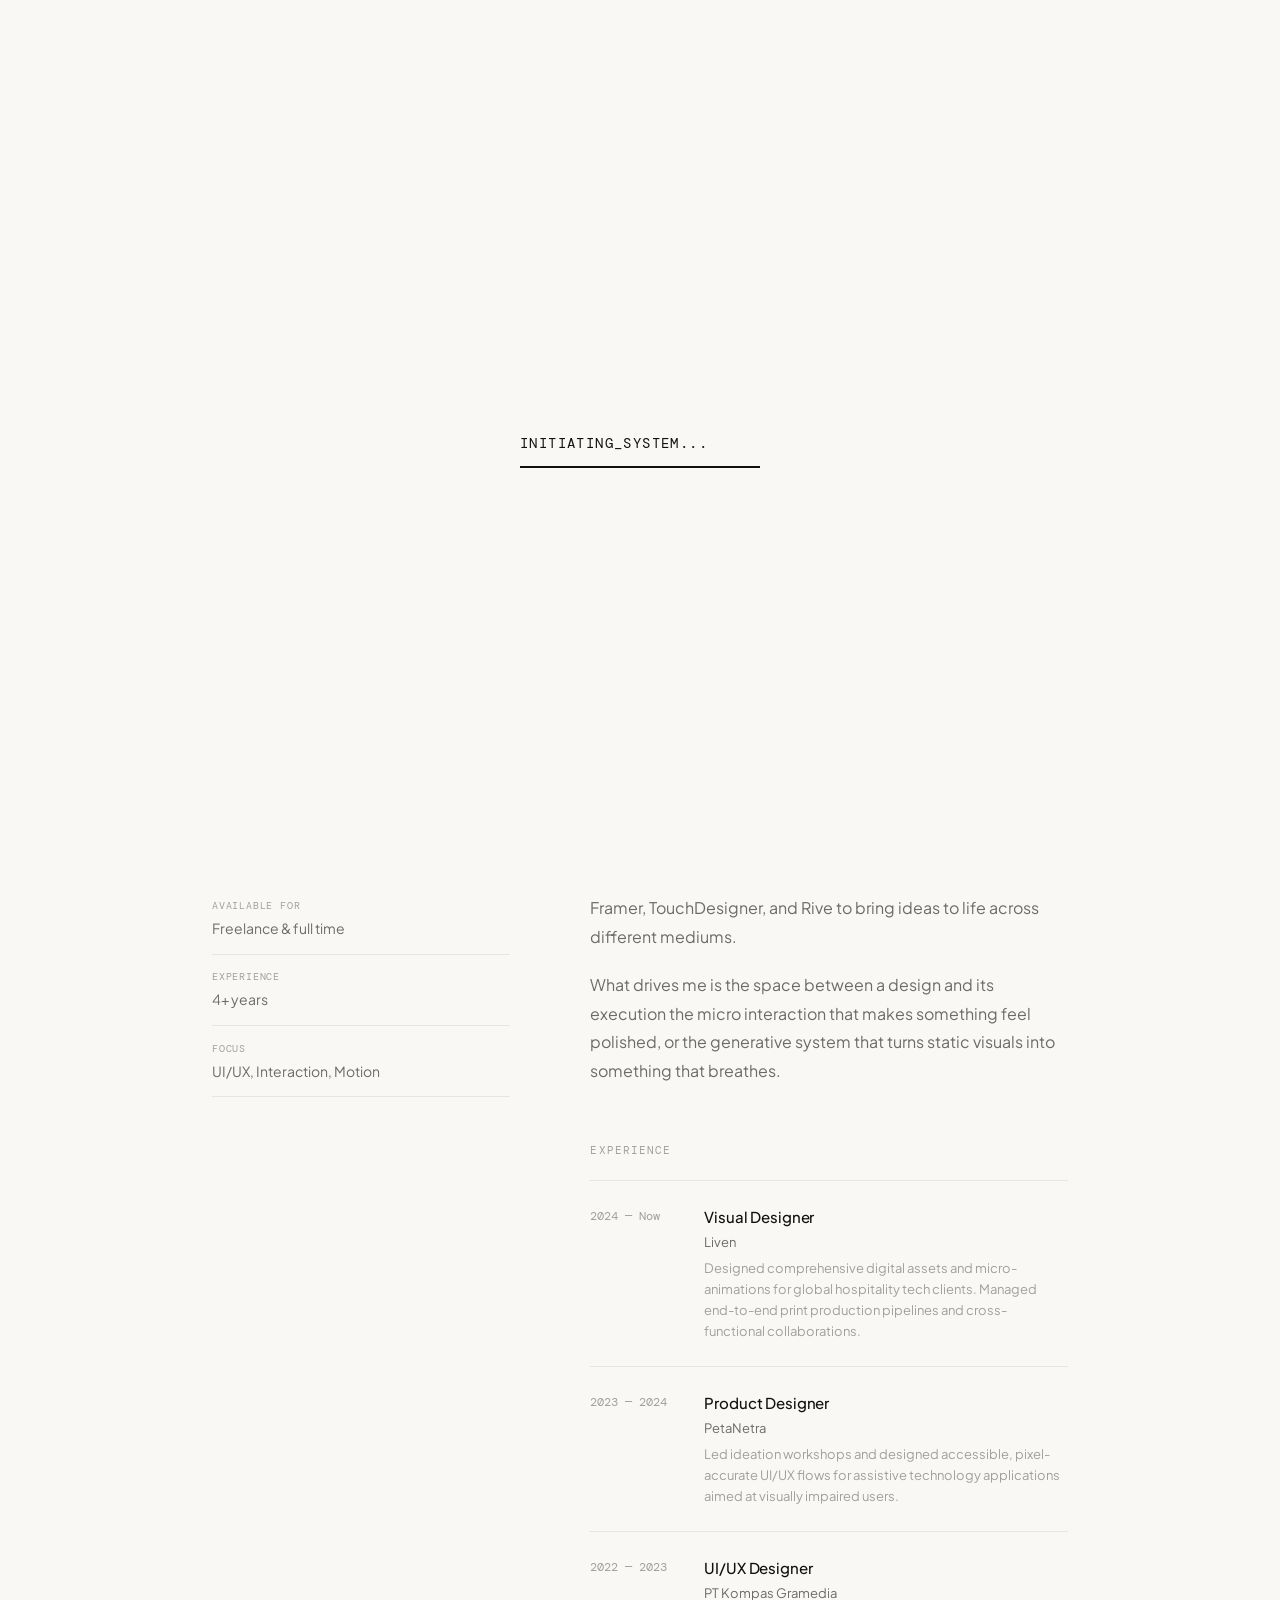
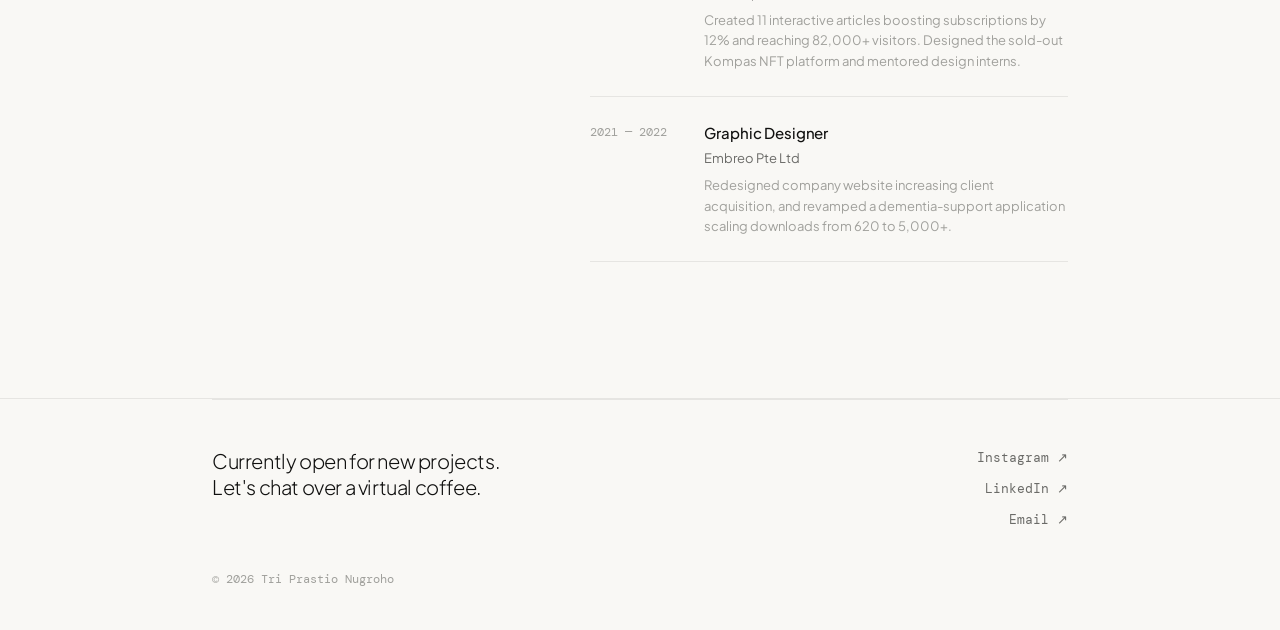
==== commit 89beda0c: "Add files via upload" ====
--- a/about.html
+++ b/about.html
@@ -5,7 +5,7 @@
   <meta name="viewport" content="width=device-width, initial-scale=1.0" />
   <title>About Tri Prastio Nugroho</title>
   
-  <link rel="icon" type="image/png" href="logo.png" />
+  <link rel="icon" type="image/webp" href="logo.webp" />
   
   <link rel="preconnect" href="https://fonts.googleapis.com" />
   <link href="https://fonts.googleapis.com/css2?family=Plus+Jakarta+Sans:ital,wght@0,300;0,400;0,500;0,600;1,300;1,400&family=DM+Mono:wght@400;500&display=swap" rel="stylesheet" />
@@ -20,7 +20,7 @@
   <meta property="og:url" content="https://triprastio.netlify.app/about.html"> 
   <meta property="og:title" content="About Tri Prastio Nugroho">
   <meta property="og:description" content="I'm a designer and creative technologist based in BSD, Tangerang. I work at the intersection of interaction design, motion, and generative visuals.">
-  <meta property="og:image" content="photo-about.png">
+  <meta property="og:image" content="photo-about.webp">
 </head>
 <body>
 
@@ -75,7 +75,7 @@
     
     <div class="about-hero-photo magnetic" id="profilePhotoWrap">
       <div class="ascii-effect" id="asciiEffect"></div> 
-      <img src="photo-about.png" alt="Tri Prastio Nugroho Profile Photo">
+      <img src="photo-about.webp" alt="Tri Prastio Nugroho Profile Photo">
       <div class="photo-bubble" id="photoBubble">Say Hi! 👋</div>
     </div>
   </div>
@@ -119,19 +119,35 @@
           <div class="about-section-label">Experience</div>
           <div class="exp-list">
             <div class="exp-item">
-              <div class="exp-year">2024 Now</div>
+              <div class="exp-year">2024 — Now</div>
               <div class="exp-detail">
                 <div class="exp-role">Visual Designer</div>
                 <div class="exp-company">Liven</div>
-                <div class="exp-desc">Created comprehensive digital assets and micro animations for hospitality clients. Managed print assets and collaborated across teams for high quality design outcomes.</div>
+                <div class="exp-desc">Designed comprehensive digital assets and micro-animations for global hospitality tech clients. Managed end-to-end print production pipelines and cross-functional collaborations.</div>
               </div>
             </div>
             <div class="exp-item">
-              <div class="exp-year">2022 2023</div>
+              <div class="exp-year">2023 — 2024</div>
+              <div class="exp-detail">
+                <div class="exp-role">Product Designer</div>
+                <div class="exp-company">PetaNetra</div>
+                <div class="exp-desc">Led ideation workshops and designed accessible, pixel-accurate UI/UX flows for assistive technology applications aimed at visually impaired users.</div>
+              </div>
+            </div>
+            <div class="exp-item">
+              <div class="exp-year">2022 — 2023</div>
               <div class="exp-detail">
                 <div class="exp-role">UI/UX Designer</div>
-                <div class="exp-company">Kompas Daily</div>
-                <div class="exp-desc">Designed the Kompas NFT Landing Page and interactive storytelling articles that boosted subscriptions by 12%.</div>
+                <div class="exp-company">PT Kompas Gramedia</div>
+                <div class="exp-desc">Created 11 interactive articles boosting subscriptions by 12% and reaching 82,000+ visitors. Designed the sold-out Kompas NFT platform and mentored design interns.</div>
+              </div>
+            </div>
+            <div class="exp-item">
+              <div class="exp-year">2021 — 2022</div>
+              <div class="exp-detail">
+                <div class="exp-role">Graphic Designer</div>
+                <div class="exp-company">Embreo Pte Ltd</div>
+                <div class="exp-desc">Redesigned company website increasing client acquisition, and revamped a dementia-support application scaling downloads from 620 to 5,000+.</div>
               </div>
             </div>
           </div>
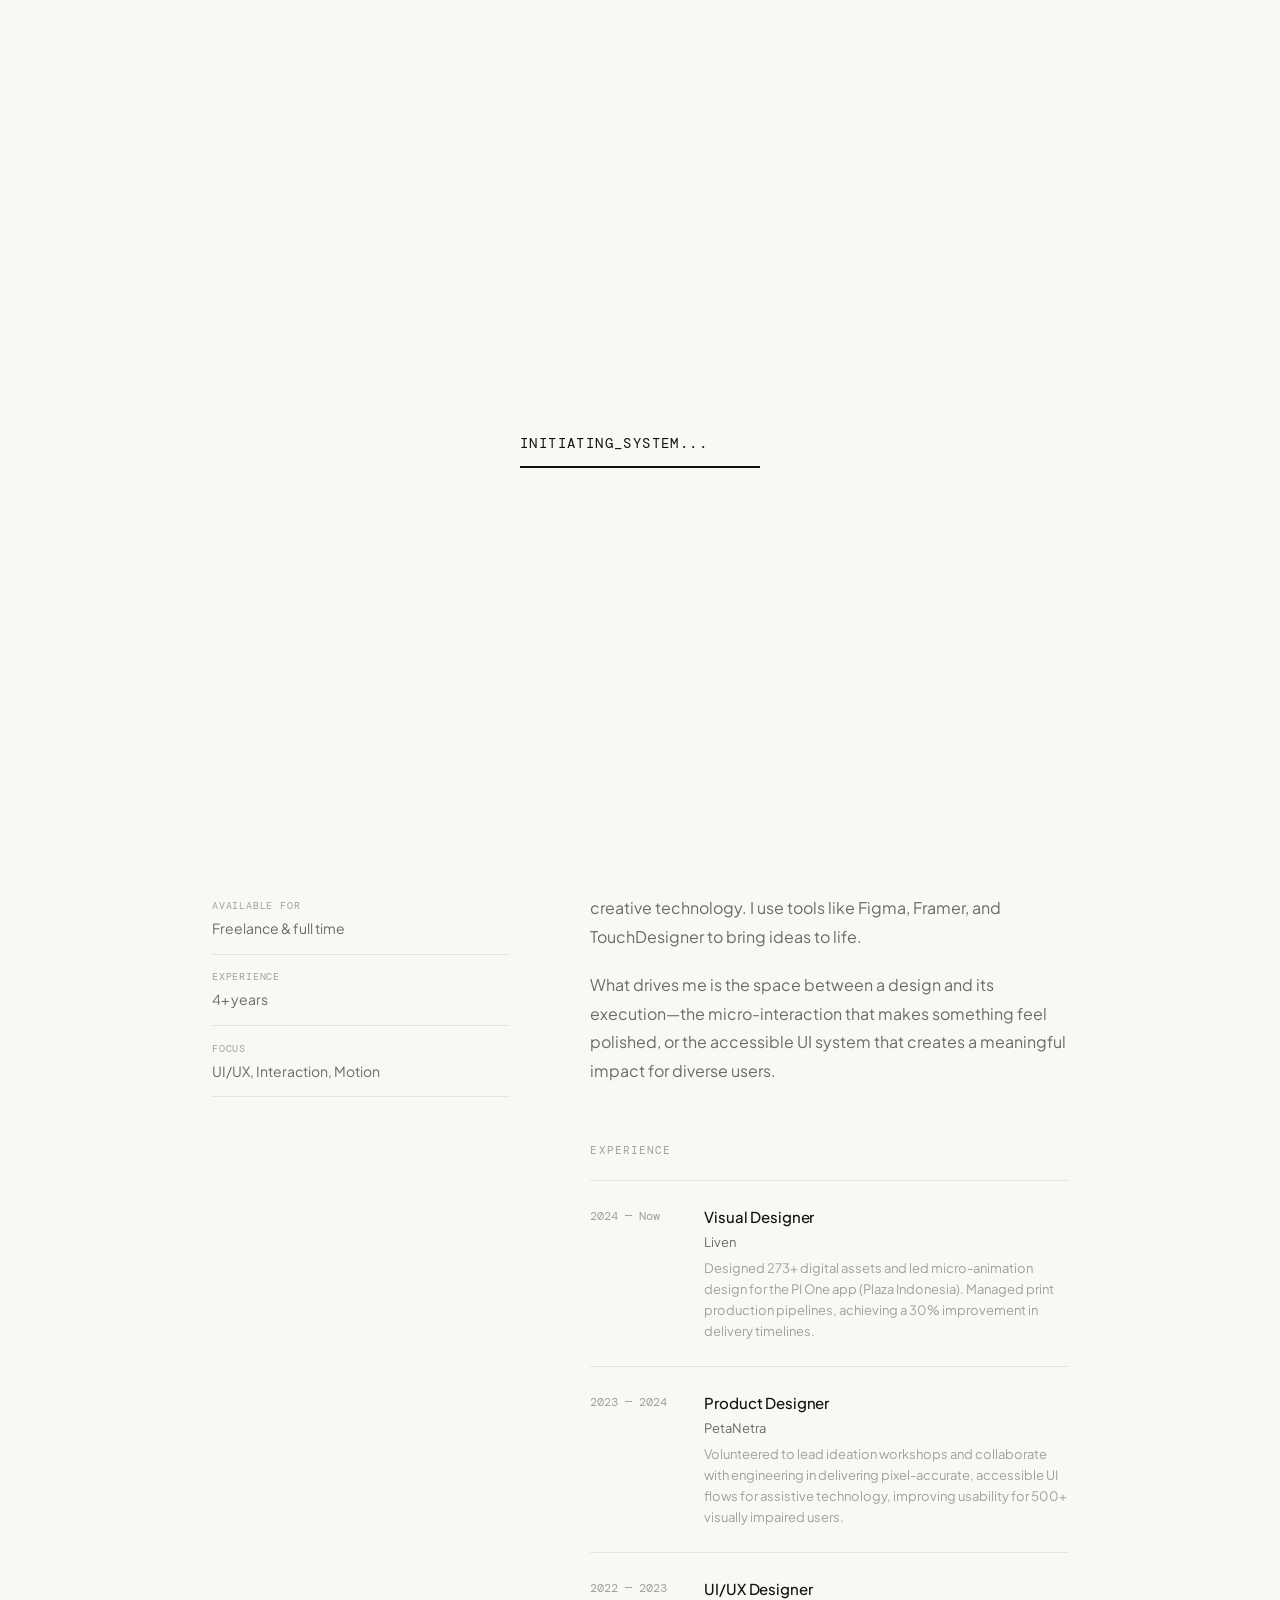
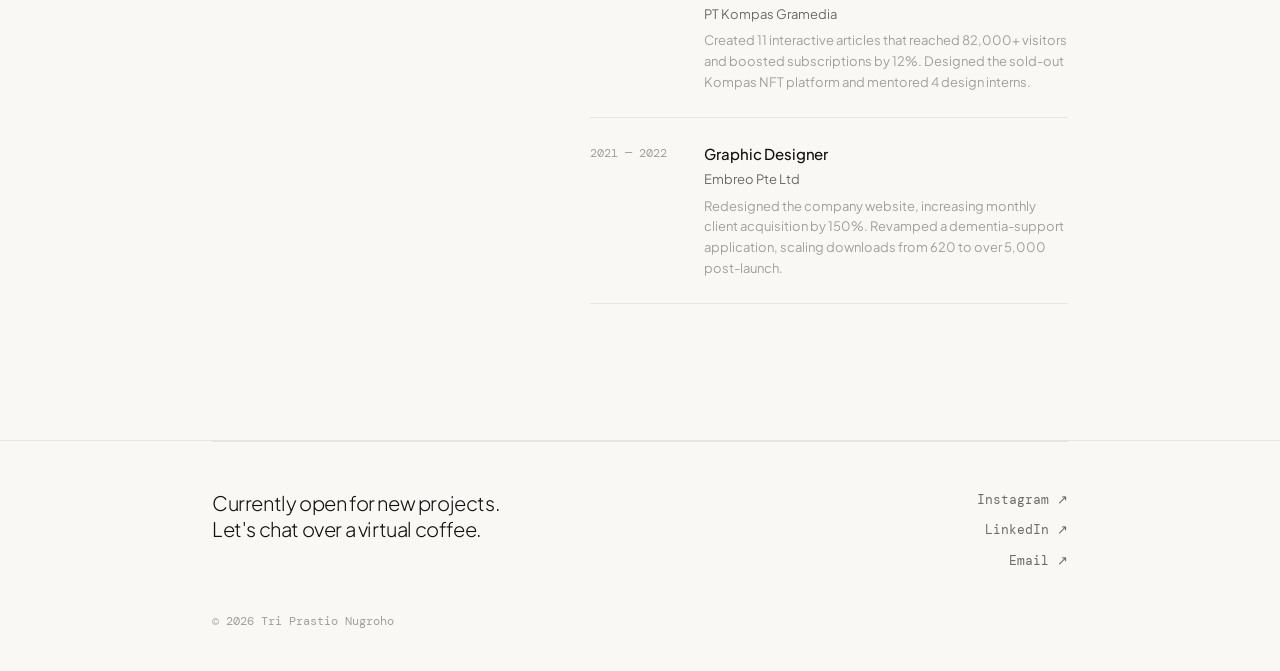
==== commit 1710acd1: "Add files via upload" ====
--- a/about.html
+++ b/about.html
@@ -19,7 +19,7 @@
   <meta property="og:type" content="website">
   <meta property="og:url" content="https://triprastio.netlify.app/about.html"> 
   <meta property="og:title" content="About Tri Prastio Nugroho">
-  <meta property="og:description" content="I'm a designer and creative technologist based in BSD, Tangerang. I work at the intersection of interaction design, motion, and generative visuals.">
+  <meta property="og:description" content="I'm a Visual & Product Designer based in Jakarta, Indonesia. I work across UI/UX, motion design, and brand identity.">
   <meta property="og:image" content="photo-about.webp">
 </head>
 <body>
@@ -46,7 +46,7 @@
         <a href="about.html" class="magnetic active">About</a>
       </div>
       <button id="themeToggle" class="btn magnetic theme-toggle-btn">Raw Mode</button>
-      <a href="https://drive.google.com/uc?export=download&id=1hGrVFO_qDe0kicB7vvzRSfa76KJ-wdGf" class="mobile-cta" id="mobileCta" target="_blank" rel="noopener noreferrer">Download CV</a>
+      <a href="https://drive.google.com/uc?export=download&id=1DNIsjnJVLwGkxb2FwIvYGu-4oHTT7SiX" class="mobile-cta" id="mobileCta" target="_blank" rel="noopener noreferrer">Download CV</a>
       <button class="hamburger" id="hamburger" aria-label="Toggle menu">
         <span></span><span></span><span></span>
       </button>
@@ -65,11 +65,11 @@
       <div class="about-label">About me</div>
       <h1>Designing with <em>intention,</em><br>building with craft.</h1>
       <p class="about-hero-bio">
-        I'm Tri Prastio Nugroho a designer and creative technologist based in BSD, Tangerang. I work at the intersection of interaction design, motion, and generative visuals to create experiences that feel both purposeful and alive.
+        I'm Tri Prastio Nugroho, a Visual & Product Designer based in Jakarta, Indonesia. I work across UI/UX, motion design, and brand identity to create intuitive and accessible experiences that deliver measurable real-world impact.
       </p>
       <div class="about-hero-actions">
-        <a href="https://drive.google.com/uc?export=download&id=1hGrVFO_qDe0kicB7vvzRSfa76KJ-wdGf" class="btn btn-primary magnetic" target="_blank" rel="noopener noreferrer">Download CV</a>
-        <a href="mailto:contact@example.com" class="btn magnetic">Get in touch</a>
+        <a href="https://drive.google.com/uc?export=download&id=1DNIsjnJVLwGkxb2FwIvYGu-4oHTT7SiX" class="btn btn-primary magnetic" target="_blank" rel="noopener noreferrer">Download CV</a>
+        <a href="mailto:prasteow@gmail.com" class="btn magnetic">Get in touch</a>
       </div>
     </div>
     
@@ -91,7 +91,7 @@
         <div class="sidebar-list">
           <div class="sidebar-item">
             <div class="sidebar-item-label">Based in</div>
-            <div class="sidebar-item-value">BSD, Tangerang</div>
+            <div class="sidebar-item-value">Jakarta, Indonesia</div>
           </div>
           <div class="sidebar-item">
             <div class="sidebar-item-label">Available for</div>
@@ -111,8 +111,8 @@
       <div class="about-main">
         <div class="about-section">
           <div class="about-section-label">Background</div>
-          <p>I'm a designer who believes great design lives at the tension between logic and feeling. My work spans across product design, motion, and creative technology I use tools like Figma, Framer, TouchDesigner, and Rive to bring ideas to life across different mediums.</p>
-          <p>What drives me is the space between a design and its execution the micro interaction that makes something feel polished, or the generative system that turns static visuals into something that breathes.</p>
+          <p>I'm a multidisciplinary designer who believes great design lives at the tension between logic and feeling. With over 4 years of experience, my work spans across product design, motion, and creative technology. I use tools like Figma, Framer, and TouchDesigner to bring ideas to life.</p>
+          <p>What drives me is the space between a design and its execution—the micro-interaction that makes something feel polished, or the accessible UI system that creates a meaningful impact for diverse users.</p>
         </div>
 
         <div class="about-section">
@@ -123,7 +123,7 @@
               <div class="exp-detail">
                 <div class="exp-role">Visual Designer</div>
                 <div class="exp-company">Liven</div>
-                <div class="exp-desc">Designed comprehensive digital assets and micro-animations for global hospitality tech clients. Managed end-to-end print production pipelines and cross-functional collaborations.</div>
+                <div class="exp-desc">Designed 273+ digital assets and led micro-animation design for the PI One app (Plaza Indonesia). Managed print production pipelines, achieving a 30% improvement in delivery timelines.</div>
               </div>
             </div>
             <div class="exp-item">
@@ -131,7 +131,7 @@
               <div class="exp-detail">
                 <div class="exp-role">Product Designer</div>
                 <div class="exp-company">PetaNetra</div>
-                <div class="exp-desc">Led ideation workshops and designed accessible, pixel-accurate UI/UX flows for assistive technology applications aimed at visually impaired users.</div>
+                <div class="exp-desc">Volunteered to lead ideation workshops and collaborate with engineering in delivering pixel-accurate, accessible UI flows for assistive technology, improving usability for 500+ visually impaired users.</div>
               </div>
             </div>
             <div class="exp-item">
@@ -139,7 +139,7 @@
               <div class="exp-detail">
                 <div class="exp-role">UI/UX Designer</div>
                 <div class="exp-company">PT Kompas Gramedia</div>
-                <div class="exp-desc">Created 11 interactive articles boosting subscriptions by 12% and reaching 82,000+ visitors. Designed the sold-out Kompas NFT platform and mentored design interns.</div>
+                <div class="exp-desc">Created 11 interactive articles that reached 82,000+ visitors and boosted subscriptions by 12%. Designed the sold-out Kompas NFT platform and mentored 4 design interns.</div>
               </div>
             </div>
             <div class="exp-item">
@@ -147,7 +147,7 @@
               <div class="exp-detail">
                 <div class="exp-role">Graphic Designer</div>
                 <div class="exp-company">Embreo Pte Ltd</div>
-                <div class="exp-desc">Redesigned company website increasing client acquisition, and revamped a dementia-support application scaling downloads from 620 to 5,000+.</div>
+                <div class="exp-desc">Redesigned the company website, increasing monthly client acquisition by 150%. Revamped a dementia-support application, scaling downloads from 620 to over 5,000 post-launch.</div>
               </div>
             </div>
           </div>
@@ -166,13 +166,19 @@
       <div class="footer-links">
         <a href="https://www.instagram.com/prsteow/?hl=en" target="_blank" rel="noopener noreferrer">Instagram ↗</a>
         <a href="https://www.linkedin.com/in/triprastion/" target="_blank" rel="noopener noreferrer">LinkedIn ↗</a>
-        <a href="mailto:contact@example.com">Email ↗</a>
+        <a href="mailto:prasteow@gmail.com">Email ↗</a>
       </div>
     </div>
     <div class="footer-copy">© 2026 Tri Prastio Nugroho</div>
   </footer>
 </div>
 
+<button class="back-to-top" id="backToTop" aria-label="Back to top">
+  <svg width="18" height="18" viewBox="0 0 24 24" fill="none" stroke="currentColor" stroke-width="2" stroke-linecap="round" stroke-linejoin="round">
+    <path d="M12 19V5M5 12l7-7 7 7"/>
+  </svg>
+</button>
+
 <script src="script.js"></script>
 
 </body>
--- a/style.css
+++ b/style.css
@@ -552,4 +552,20 @@
   .footer-inner { flex-direction: column; }
   .back-to-top { bottom: 20px; right: 20px; width: 40px; height: 40px; }
   section { padding: 3.5rem 0; }
+}
+
+/* Penambahan Class Baru untuk Link Project */
+.overlay-link-btn {
+  margin-top: 1.5rem;
+  display: inline-flex;
+  align-items: center;
+  gap: 6px; /* Jarak pas, nggak dempet */
+}
+.overlay-link-btn svg {
+  width: 14px; /* Ukuran icon presisi */
+  height: 14px;
+  transition: transform 0.2s ease;
+}
+.overlay-link-btn:hover svg {
+  transform: translate(2px, -2px); /* Efek panah nembak ke atas saat hover */
 }
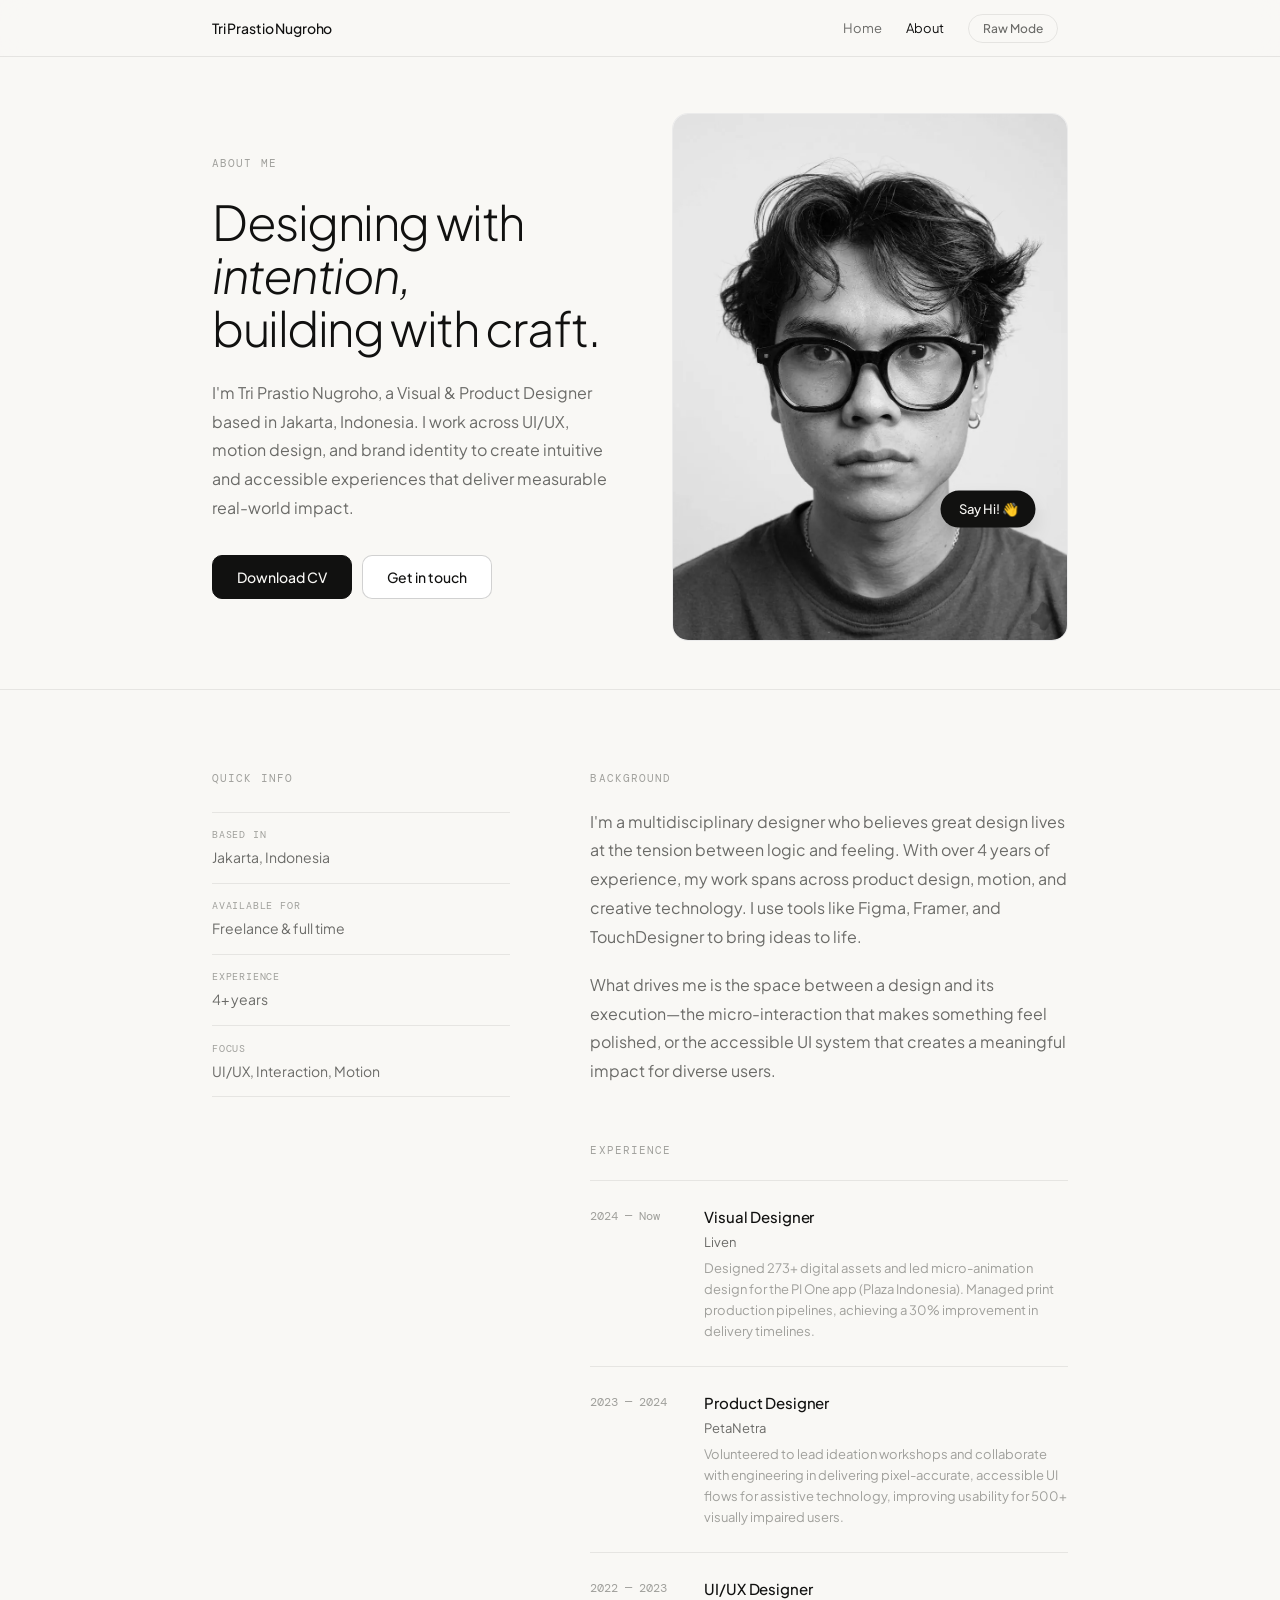
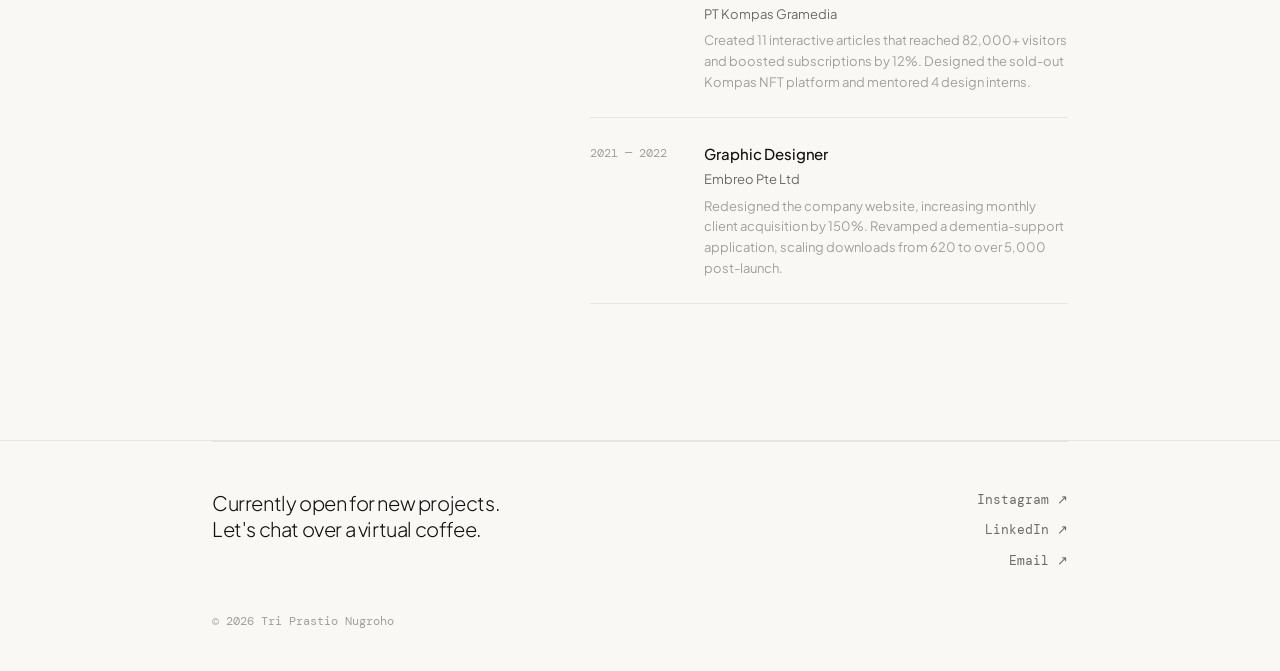
==== commit b08023b0: "Add files via upload" ====
--- a/about.html
+++ b/about.html
@@ -10,11 +10,6 @@
   <link rel="preconnect" href="https://fonts.googleapis.com" />
   <link href="https://fonts.googleapis.com/css2?family=Plus+Jakarta+Sans:ital,wght@0,300;0,400;0,500;0,600;1,300;1,400&family=DM+Mono:wght@400;500&display=swap" rel="stylesheet" />
   <link rel="stylesheet" href="style.css" />
-  <script>
-    if (sessionStorage.getItem('visitedBefore')) {
-      document.documentElement.classList.add('preloader-skipped');
-    }
-  </script>
 
   <meta property="og:type" content="website">
   <meta property="og:url" content="https://triprastio.netlify.app/about.html"> 
@@ -25,15 +20,6 @@
 <body>
 
 <div id="scrollProgressBar" class="scroll-progress-bar"></div>
-
-<div id="generative-preloader" class="preloader">
-  <div class="preloader-content">
-    <div class="preloader-text" id="preloader-text"></div>
-    <div class="preloader-progress">
-      <div class="preloader-bar" id="preloader-bar"></div>
-    </div>
-  </div>
-</div>
 
 <nav>
   <div class="nav-inner">
--- a/style.css
+++ b/style.css
@@ -14,11 +14,6 @@
   background: var(--bg); color: var(--text);
   line-height: 1.6; -webkit-font-smoothing: antialiased;
   transition: background-color 0.3s ease, color 0.3s ease;
-}
-
-/* Hilangkan preloader seketika kalau tanda sudah ada */
-.preloader-skipped #generative-preloader {
-  display: none !important;
 }
 
 /* ===== SCROLL PROGRESS BAR ===== */
@@ -31,57 +26,6 @@
   z-index: 999999; 
   width: 0%;
   transition: width 0.1s ease-out;
-}
-
-/* ===== GENERATIVE PRELOADER ===== */
-.preloader {
-  position: fixed;
-  top: 0;
-  left: 0;
-  width: 100vw;
-  height: 100vh;
-  background-color: var(--bg);
-  color: var(--text);
-  z-index: 99999;
-  display: flex;
-  justify-content: center;
-  align-items: center;
-  font-family: 'DM Mono', monospace;
-  transition: opacity 0.8s cubic-bezier(0.85, 0, 0.15, 1), transform 0.8s cubic-bezier(0.85, 0, 0.15, 1);
-}
-
-.preloader.hidden {
-  opacity: 0;
-  pointer-events: none;
-  transform: translateY(-100%);
-}
-
-.preloader-content { width: 240px; }
-
-.preloader-text {
-  font-size: 14px;
-  letter-spacing: 0.1em;
-  text-transform: uppercase;
-  margin-bottom: 12px;
-  min-height: 20px;
-}
-
-.preloader-progress {
-  width: 100%;
-  height: 2px;
-  background-color: var(--border);
-  position: relative;
-  overflow: hidden;
-}
-
-.preloader-bar {
-  position: absolute;
-  top: 0;
-  left: 0;
-  height: 100%;
-  width: 0%;
-  background-color: var(--text);
-  transition: width 0.1s linear;
 }
 
 /* ===== NAVIGATION ===== */
